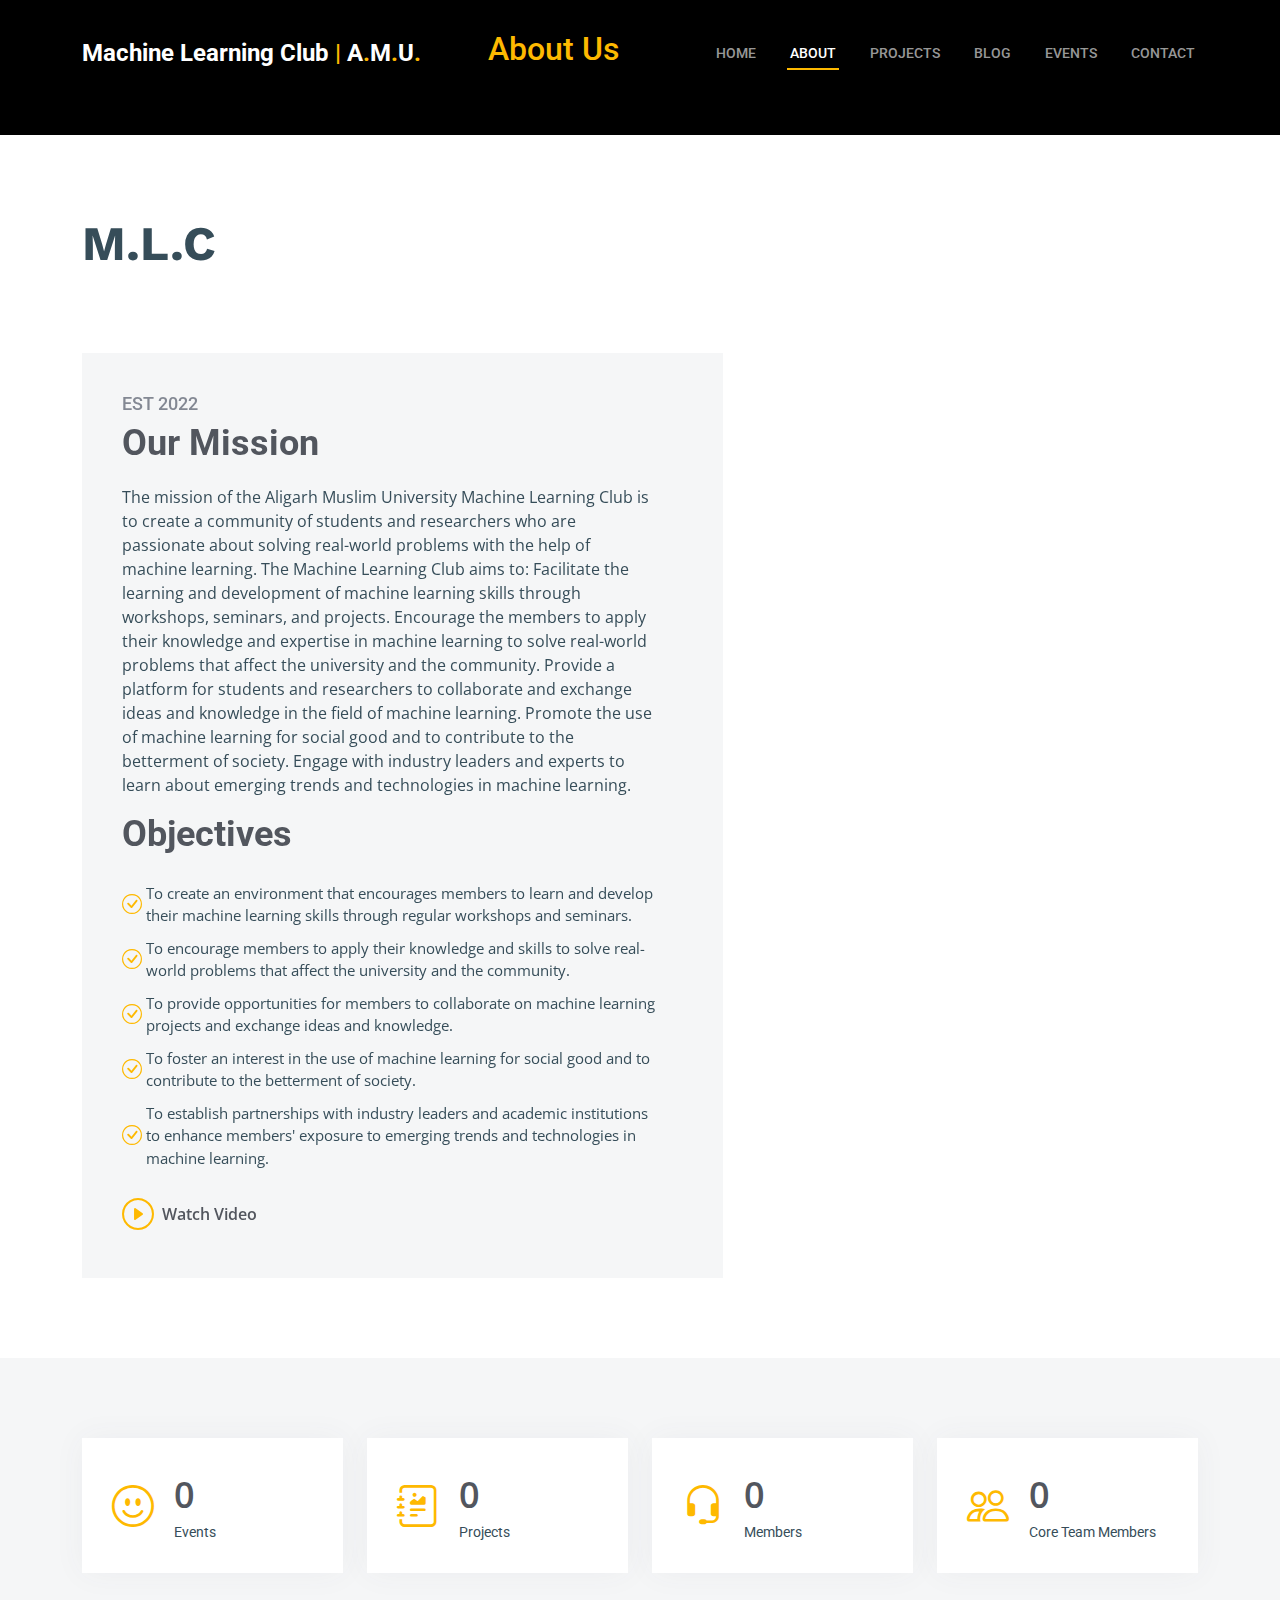
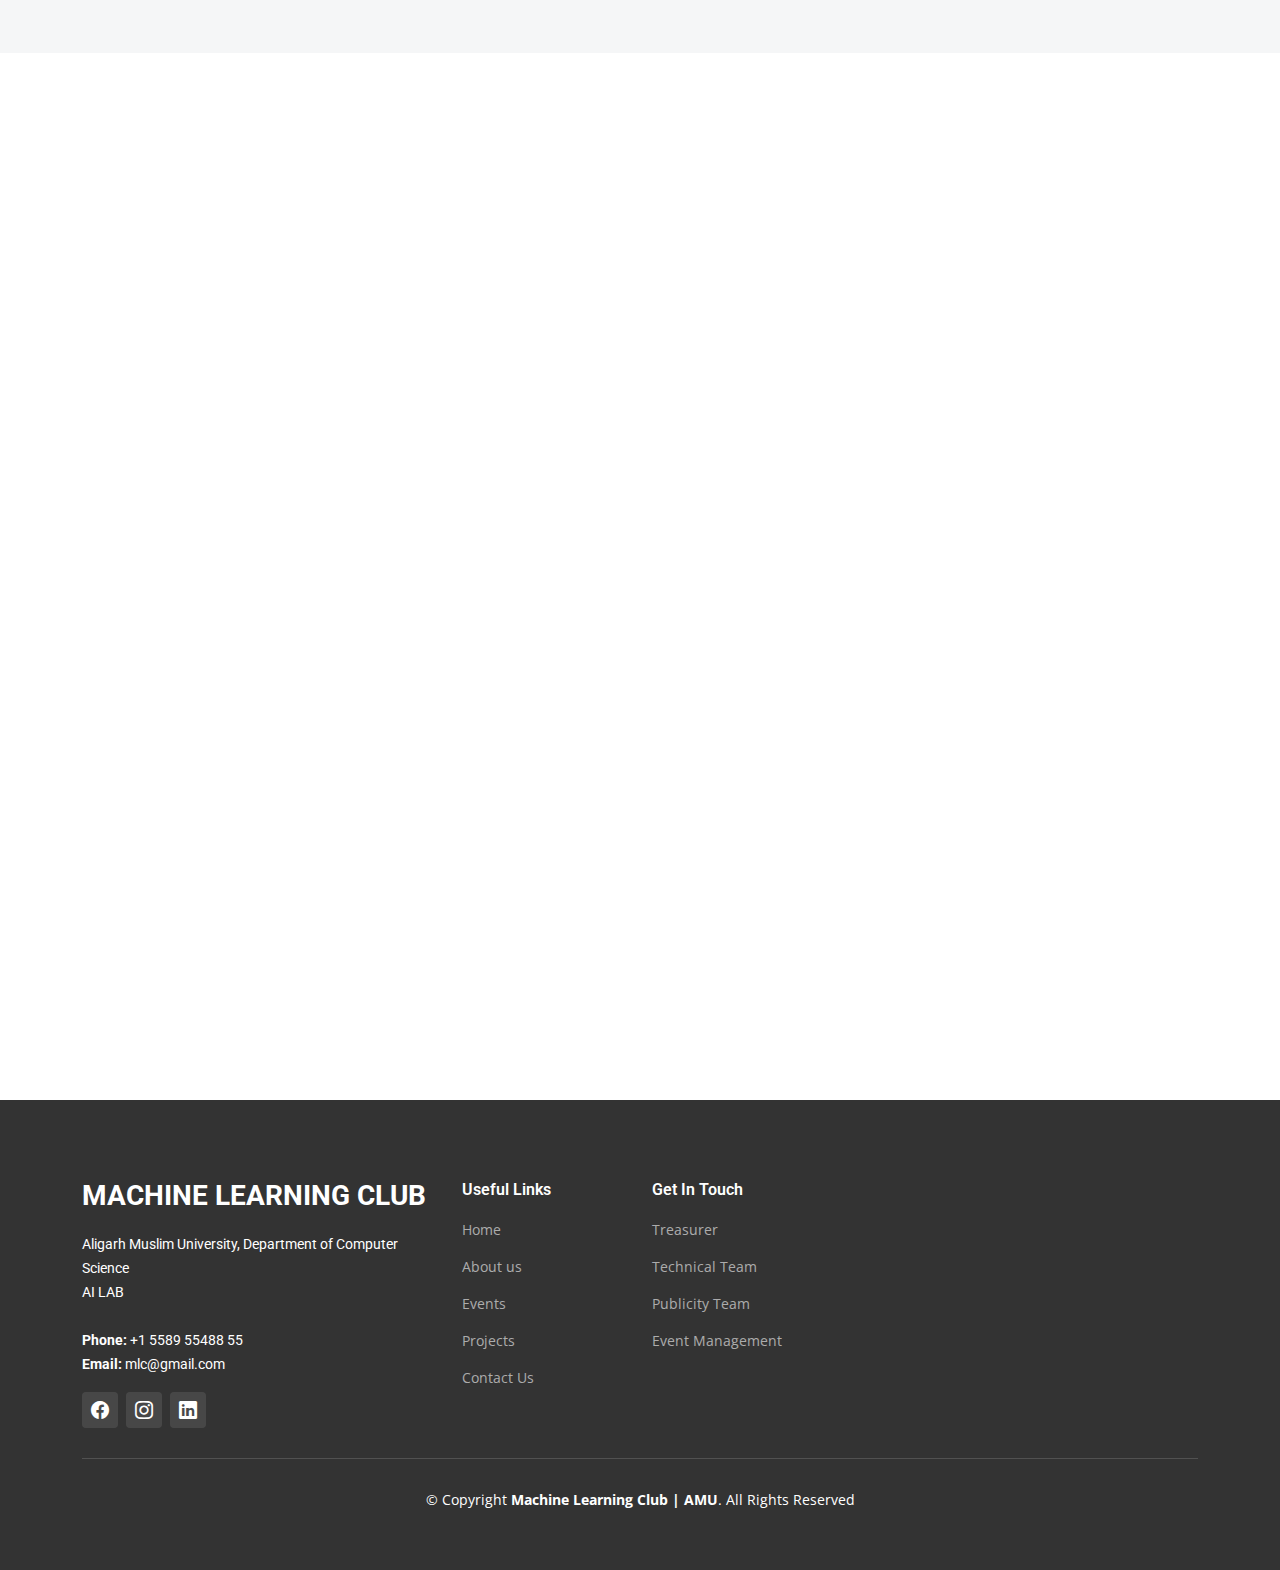
==== about.html @ bc03436f "Initial Commit" ====
<!DOCTYPE html>
<html lang="en">

<head>
  <meta charset="utf-8">
  <meta content="width=device-width, initial-scale=1.0" name="viewport">

  <title>About Us | MLC</title>
  <meta content="" name="description">
  <meta content="" name="keywords">

  <!-- Favicons -->
  <link href="assets/img/mlc-logo.jpeg" rel="icon">
  <link href="assets/img/apple-touch-icon.png" rel="apple-touch-icon">

  <!-- Google Fonts -->
  <link rel="preconnect" href="https://fonts.googleapis.com">
  <link rel="preconnect" href="https://fonts.gstatic.com" crossorigin>
  <link
    href="https://fonts.googleapis.com/css2?family=Open+Sans:ital,wght@0,300;0,400;0,500;0,600;0,700;1,300;1,400;1,600;1,700&family=Roboto:ital,wght@0,300;0,400;0,500;0,600;0,700;1,300;1,400;1,500;1,600;1,700&family=Work+Sans:ital,wght@0,300;0,400;0,500;0,600;0,700;1,300;1,400;1,500;1,600;1,700&display=swap"
    rel="stylesheet">

  <!-- Vendor CSS Files -->
  <link href="assets/vendor/bootstrap/css/bootstrap.min.css" rel="stylesheet">
  <link href="assets/vendor/bootstrap-icons/bootstrap-icons.css" rel="stylesheet">
  <link href="assets/vendor/fontawesome-free/css/all.min.css" rel="stylesheet">
  <link href="assets/vendor/aos/aos.css" rel="stylesheet">
  <link href="assets/vendor/glightbox/css/glightbox.min.css" rel="stylesheet">
  <link href="assets/vendor/swiper/swiper-bundle.min.css" rel="stylesheet">

  <!-- Template Main CSS File -->
  <link href="assets/css/main.css" rel="stylesheet">

  <!-- =======================================================
  * Template Name: UpConstruction - v1.3.0
  * Template URL: https://bootstrapmade.com/upconstruction-bootstrap-construction-website-template/
  * Author: BootstrapMade.com
  * License: https://bootstrapmade.com/license/
  ======================================================== -->
</head>

<body>

  <!-- ======= Header ======= -->
  <header id="header" class="header d-flex align-items-center">
    <div class="container-fluid container-xl d-flex align-items-center justify-content-between">

      <a href="index.html" class="logo d-flex align-items-center">
        <!-- Uncomment the line below if you also wish to use an image logo -->
        <!-- <img src="assets/img/logo.png" alt=""> -->
        <h1>Machine Learning Club <span>|</span> A<span>.</span>M<span>.</span>U<span>.</span></h1>
      </a>
      <h2 class="page-name">About Us</h2>
      <i class="mobile-nav-toggle mobile-nav-show bi bi-list"></i>
      <i class="mobile-nav-toggle mobile-nav-hide d-none bi bi-x"></i>
      <nav id="navbar" class="navbar">
        <ul>
          <li><a href="index.html">Home</a></li>
          <li><a href="about.html" class="active">About</a></li>
          <li><a href="projects.html">Projects</a></li>
          <li><a href="blog.html">Blog</a></li>
          <li><a href="Events.html">Events</a></li>
          <li><a href="contact.html">Contact</a></li>
        </ul>
      </nav><!-- .navbar -->

    </div>
  </header><!-- End Header -->

  <main id="main">

<!--    &lt;!&ndash; ======= Breadcrumbs ======= &ndash;&gt;-->
    <div class="breadcrumbs d-flex align-items-center">
      <div class="container position-relative d-flex flex-column align-items-center" data-aos="fade">
      </div>
    </div><!-- End Breadcrumbs -->

    <!-- ======= About Section ======= -->
    <section id="about" class="about">
      <div class="container" data-aos="fade-up">

        <div class="row position-relative">

<!--          <div class="col-lg-6 about-img" style="background-image: url(assets/img/);"></div>-->

          <div class="col-lg-7">
            <h2>M.L.C</h2>
            <div class="our-story">
              <h4>Est 2022</h4>
              <h3>Our Mission</h3>
              <p>The mission of the Aligarh Muslim University Machine Learning Club is to create a community of
students and researchers who are passionate about solving real-world problems with the help of
machine learning. The Machine Learning Club aims to:
Facilitate the learning and development of machine learning skills through workshops, seminars, and
projects.
Encourage the members to apply their knowledge and expertise in machine learning to solve real-world
problems that affect the university and the community.
Provide a platform for students and researchers to collaborate and exchange ideas and knowledge in
the field of machine learning.
Promote the use of machine learning for social good and to contribute to the betterment of society.
Engage with industry leaders and experts to learn about emerging trends and technologies in machine
learning.</p>





              <h3>Objectives</h3>
              <ul>
                <li><i class="bi bi-check-circle"></i> <span>To create an environment that encourages members to learn and develop their machine learning skills
through regular workshops and seminars.</span></li>
                <li><i class="bi bi-check-circle"></i> <span>To encourage members to apply their knowledge and skills to solve real-world problems that affect the
university and the community.</span></li>
                <li><i class="bi bi-check-circle"></i> <span>To provide opportunities for members to collaborate on machine learning projects and exchange ideas
and knowledge.</span></li>
                 <li><i class="bi bi-check-circle"></i> <span>To foster an interest in the use of machine learning for social good and to contribute to the betterment
of society.</span></li>
                 <li><i class="bi bi-check-circle"></i> <span>To establish partnerships with industry leaders and academic institutions to enhance members'
exposure to emerging trends and technologies in machine learning.</span></li>
              </ul>

              <div class="watch-video d-flex align-items-center position-relative">
                <i class="bi bi-play-circle"></i>
                <a href="https://www.youtube.com/watch?v=LXb3EKWsInQ" class="glightbox stretched-link">Watch Video</a>
              </div>
            </div>
          </div>

        </div>

      </div>
    </section>
    <!-- End About Section -->

    <!-- ======= Stats Counter Section ======= -->
    <section id="stats-counter" class="stats-counter section-bg">
      <div class="container">

        <div class="row gy-4">

          <div class="col-lg-3 col-md-6">
            <div class="stats-item d-flex align-items-center w-100 h-100">
              <i class="bi bi-emoji-smile color-blue flex-shrink-0"></i>
              <div>
                <span data-purecounter-start="0" data-purecounter-end="232" data-purecounter-duration="1"
                  class="purecounter"></span>
                <p>Events</p>
              </div>
            </div>
          </div><!-- End Stats Item -->

          <div class="col-lg-3 col-md-6">
            <div class="stats-item d-flex align-items-center w-100 h-100">
              <i class="bi bi-journal-richtext color-orange flex-shrink-0"></i>
              <div>
                <span data-purecounter-start="0" data-purecounter-end="521" data-purecounter-duration="1"
                  class="purecounter"></span>
                <p>Projects</p>
              </div>
            </div>
          </div><!-- End Stats Item -->

          <div class="col-lg-3 col-md-6">
            <div class="stats-item d-flex align-items-center w-100 h-100">
              <i class="bi bi-headset color-green flex-shrink-0"></i>
              <div>
                <span data-purecounter-start="0" data-purecounter-end="1463" data-purecounter-duration="1"
                  class="purecounter"></span>
                <p>Members</p>
              </div>
            </div>
          </div><!-- End Stats Item -->

          <div class="col-lg-3 col-md-6">
            <div class="stats-item d-flex align-items-center w-100 h-100">
              <i class="bi bi-people color-pink flex-shrink-0"></i>
              <div>
                <span data-purecounter-start="0" data-purecounter-end="15" data-purecounter-duration="1"
                  class="purecounter"></span>
                <p>Core Team Members</p>
              </div>
            </div>
          </div><!-- End Stats Item -->

        </div>

      </div>
    </section><!-- End Stats Counter Section -->

    <!-- ======= Our Team Section ======= -->
    <section id="team" class="team">
      <div class="container" data-aos="fade-up">

        <div class="section-header">
          <h2>Our Team</h2>
          <p>Say hi to the core team of M.L.C</p>
        </div>

        <div class="row gy-5">

          <div class="col-lg-4 col-md-6 member" data-aos="fade-up" data-aos-delay="100">
            <div class="member-img">
              <img src="assets/img/team/Coming-Soon.jpg" class="img-fluid" alt="">
              <div class="social">
                <a href="#"><i class="bi bi-twitter"></i></a>
                <a href="#"><i class="bi bi-facebook"></i></a>
                <a href="#"><i class="bi bi-instagram"></i></a>
                <a href="#"><i class="bi bi-linkedin"></i></a>
              </div>
            </div>
            <div class="member-info text-center">
              <h4>Blank</h4>
              <span>blank</span>
              <p>Aliquam iure quaerat voluptatem praesentium possimus unde laudantium vel dolorum distinctio dire flow
              </p>
            </div>
          </div><!-- End Team Member -->

          <div class="col-lg-4 col-md-6 member" data-aos="fade-up" data-aos-delay="200">
            <div class="member-img">
              <img src="assets/img/team/Coming-Soon.jpg" class="img-fluid" alt="">
              <div class="social">
                <a href="#"><i class="bi bi-twitter"></i></a>
                <a href="#"><i class="bi bi-facebook"></i></a>
                <a href="#"><i class="bi bi-instagram"></i></a>
                <a href="#"><i class="bi bi-linkedin"></i></a>
              </div>
            </div>
            <div class="member-info text-center">
              <h4>blank</h4>
              <span>blank</span>
              <p>Labore ipsam sit consequatur exercitationem rerum laboriosam laudantium aut quod dolores exercitationem
                ut</p>
            </div>
          </div><!-- End Team Member -->

          <div class="col-lg-4 col-md-6 member" data-aos="fade-up" data-aos-delay="300">
            <div class="member-img">
              <img src="assets/img/team/Coming-Soon.jpg" class="img-fluid" alt="">
              <div class="social">
                <a href="#"><i class="bi bi-twitter"></i></a>
                <a href="#"><i class="bi bi-facebook"></i></a>
                <a href="#"><i class="bi bi-instagram"></i></a>
                <a href="#"><i class="bi bi-linkedin"></i></a>
              </div>
            </div>
            <div class="member-info text-center">
              <h4>blank</h4>
              <span>blank</span>
              <p>Illum minima ea autem doloremque ipsum quidem quas aspernatur modi ut praesentium vel tque sed facilis
                at qui</p>
            </div>
          </div><!-- End Team Member -->

          <div class="col-lg-4 col-md-6 member" data-aos="fade-up" data-aos-delay="400">
            <div class="member-img">
              <img src="assets/img/team/Coming-Soon.jpg" class="img-fluid" alt="">
              <div class="social">
                <a href="#"><i class="bi bi-twitter"></i></a>
                <a href="#"><i class="bi bi-facebook"></i></a>
                <a href="#"><i class="bi bi-instagram"></i></a>
                <a href="#"><i class="bi bi-linkedin"></i></a>
              </div>
            </div>
            <div class="member-info text-center">
              <h4>blank</h4>
              <span>blank</span>
              <p>Magni voluptatem accusamus assumenda cum nisi aut qui dolorem voluptate sed et veniam quasi quam
                consectetur</p>
            </div>
          </div><!-- End Team Member -->

          <div class="col-lg-4 col-md-6 member" data-aos="fade-up" data-aos-delay="500">
            <div class="member-img">
              <img src="assets/img/team/Coming-Soon.jpg" class="img-fluid" alt="">
              <div class="social">
                <a href="#"><i class="bi bi-twitter"></i></a>
                <a href="#"><i class="bi bi-facebook"></i></a>
                <a href="#"><i class="bi bi-instagram"></i></a>
                <a href="#"><i class="bi bi-linkedin"></i></a>
              </div>
            </div>
            <div class="member-info text-center">
              <h4>blank</h4>
              <span>blank</span>
              <p>Qui consequuntur quos accusamus magnam quo est molestiae eius laboriosam sunt doloribus quia impedit
                laborum velit</p>
            </div>
          </div><!-- End Team Member -->

          <div class="col-lg-4 col-md-6 member" data-aos="fade-up" data-aos-delay="600">
            <div class="member-img">
              <img src="assets/img/team/Coming-Soon.jpg" class="img-fluid" alt="">
              <div class="social">
                <a href="#"><i class="bi bi-twitter"></i></a>
                <a href="#"><i class="bi bi-facebook"></i></a>
                <a href="#"><i class="bi bi-instagram"></i></a>
                <a href="#"><i class="bi bi-linkedin"></i></a>
              </div>
            </div>
            <div class="member-info text-center">
              <h4>blank</h4>
              <span>blank</span>
              <p>Sint sint eveniet explicabo amet consequatur nesciunt error enim rerum earum et omnis fugit eligendi
                cupiditate vel</p>
            </div>
          </div><!-- End Team Member -->

        </div>

      </div>
    </section><!-- End Our Team Section -->

  </main><!-- End #main -->

  <!-- ======= Footer ======= -->
  <footer id="footer" class="footer">

    <div class="footer-content position-relative">
      <div class="container">
        <div class="row">

          <div class="col-lg-4 col-md-6">
            <div class="footer-info">
              <h3>Machine Learning Club</h3>
              <p>
                Aligarh Muslim University, Department of Computer Science <br>
                AI LAB<br><br>
                <strong>Phone:</strong> +1 5589 55488 55<br>
                <strong>Email:</strong> mlc@gmail.com<br>
              </p>
              <div class="social-links d-flex mt-3">
                <a href="https://www.facebook.com/amumlclub" class="d-flex align-items-center justify-content-center"><i class="bi bi-facebook"></i></a>
                <a href="https://www.instagram.com/amumlclub/" class="d-flex align-items-center justify-content-center"><i class="bi bi-instagram"></i></a>
                <a href="https://www.linkedin.com/company/amumlclub/mycompany/" class="d-flex align-items-center justify-content-center"><i class="bi bi-linkedin"></i></a>
              </div>
            </div>
          </div><!-- End footer info column-->

          <div class="col-lg-2 col-md-3 footer-links">
            <h4>Useful Links</h4>
            <ul>
              <li><a href="index.html">Home</a></li>
              <li><a href="about.html">About us</a></li>
              <li><a href="Events.html">Events</a></li>
              <li><a href="projects.html">Projects</a></li>
              <li><a href="contact.html">Contact Us</a></li>
            </ul>
          </div><!-- End footer links column-->

          <div class="col-lg-2 col-md-3 footer-links">
            <h4>Get In Touch</h4>
            <ul>
              <li><a href="#example/email">Treasurer</a></li>
              <li><a href="#example/email">Technical Team</a></li>
              <li><a href="#example/email">Publicity Team</a></li>
              <li><a href="#example/email">Event Management</a></li>
            </ul>
          </div><!-- End footer links column-->

        </div>
      </div>
    </div>

    <div class="footer-legal text-center position-relative">
      <div class="container">
        <div class="copyright">
          &copy; Copyright <strong><span>Machine Learning Club | AMU</span></strong>. All Rights Reserved
        </div>
      </div>
    </div>

  </footer>
  <!-- End Footer -->

  <a href="#" class="scroll-top d-flex align-items-center justify-content-center"><i
      class="bi bi-arrow-up-short"></i></a>

  <div id="preloader"></div>

  <!-- Vendor JS Files -->
  <script src="assets/vendor/bootstrap/js/bootstrap.bundle.min.js"></script>
  <script src="assets/vendor/aos/aos.js"></script>
  <script src="assets/vendor/glightbox/js/glightbox.min.js"></script>
  <script src="assets/vendor/isotope-layout/isotope.pkgd.min.js"></script>
  <script src="assets/vendor/swiper/swiper-bundle.min.js"></script>
  <script src="assets/vendor/purecounter/purecounter_vanilla.js"></script>
  <script src="assets/vendor/php-email-form/validate.js"></script>

  <!-- Template Main JS File -->
  <script src="assets/js/main.js"></script>

</body>
</html>
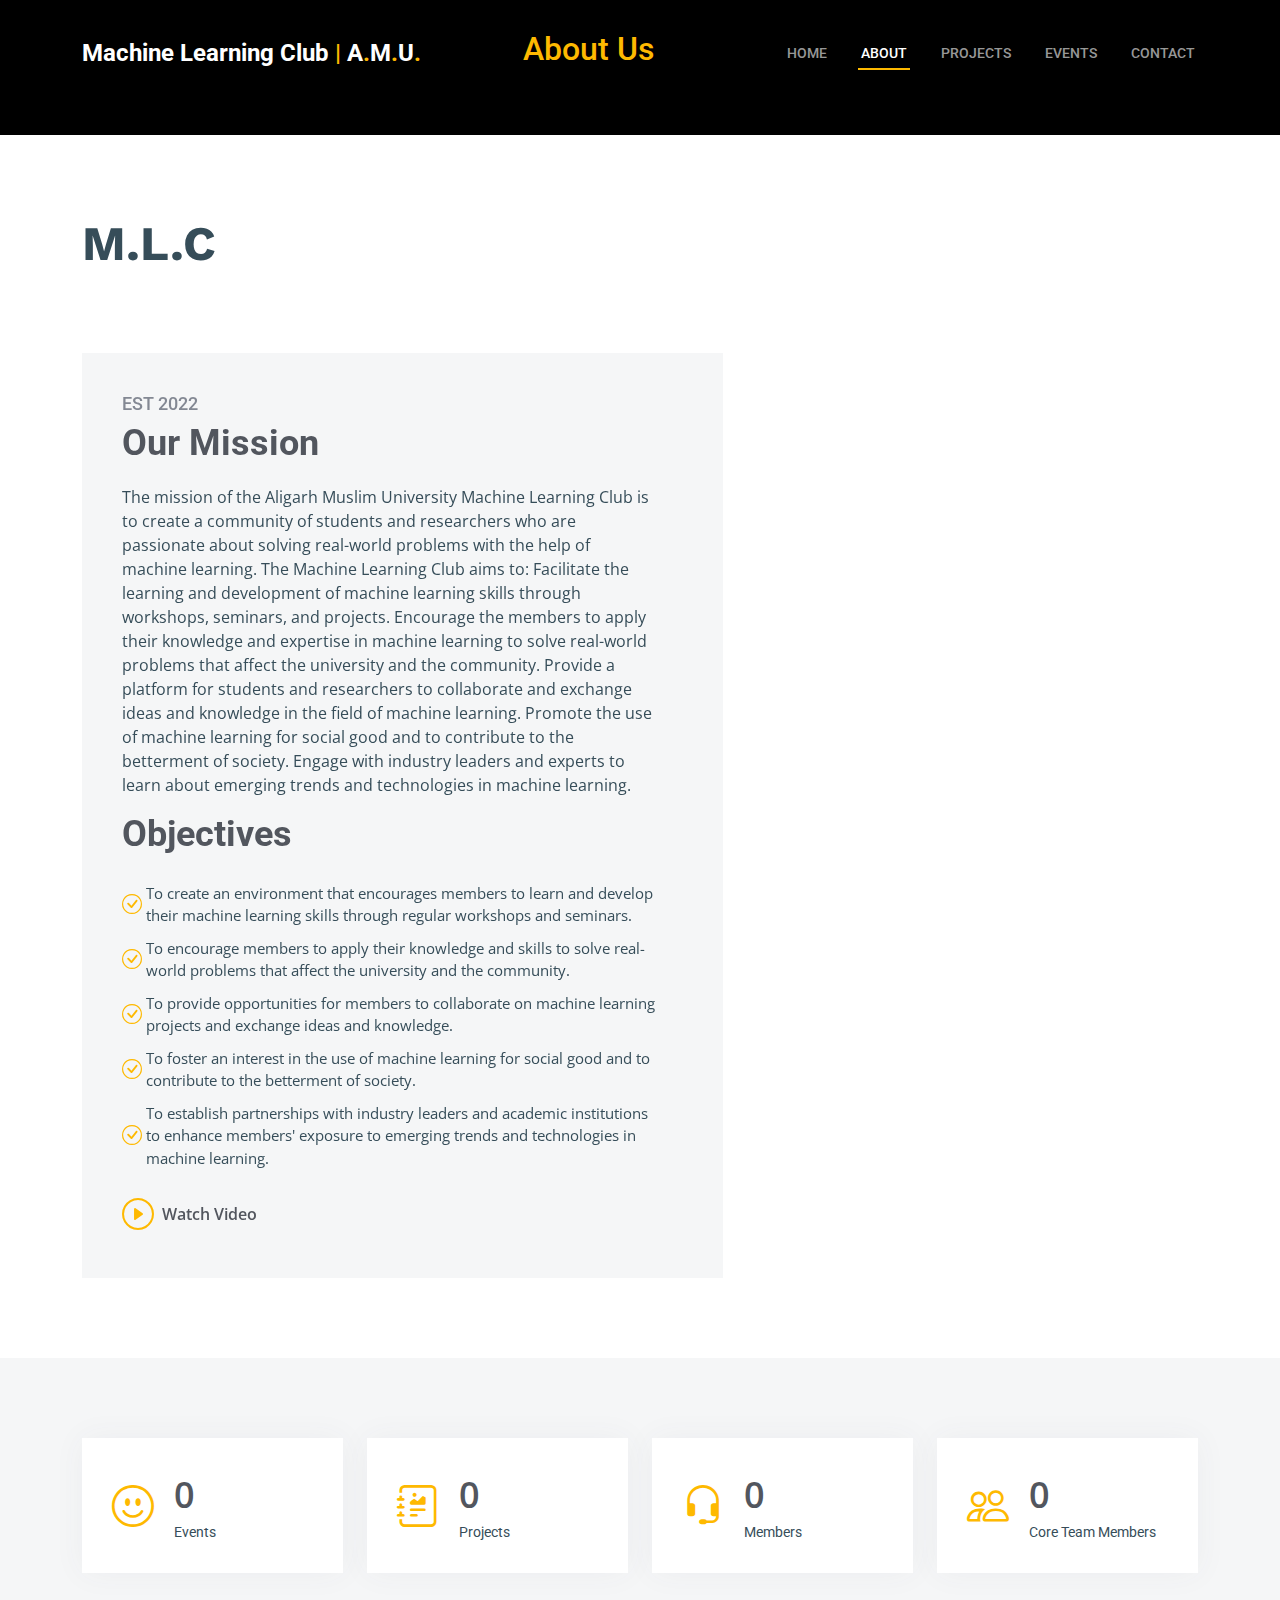
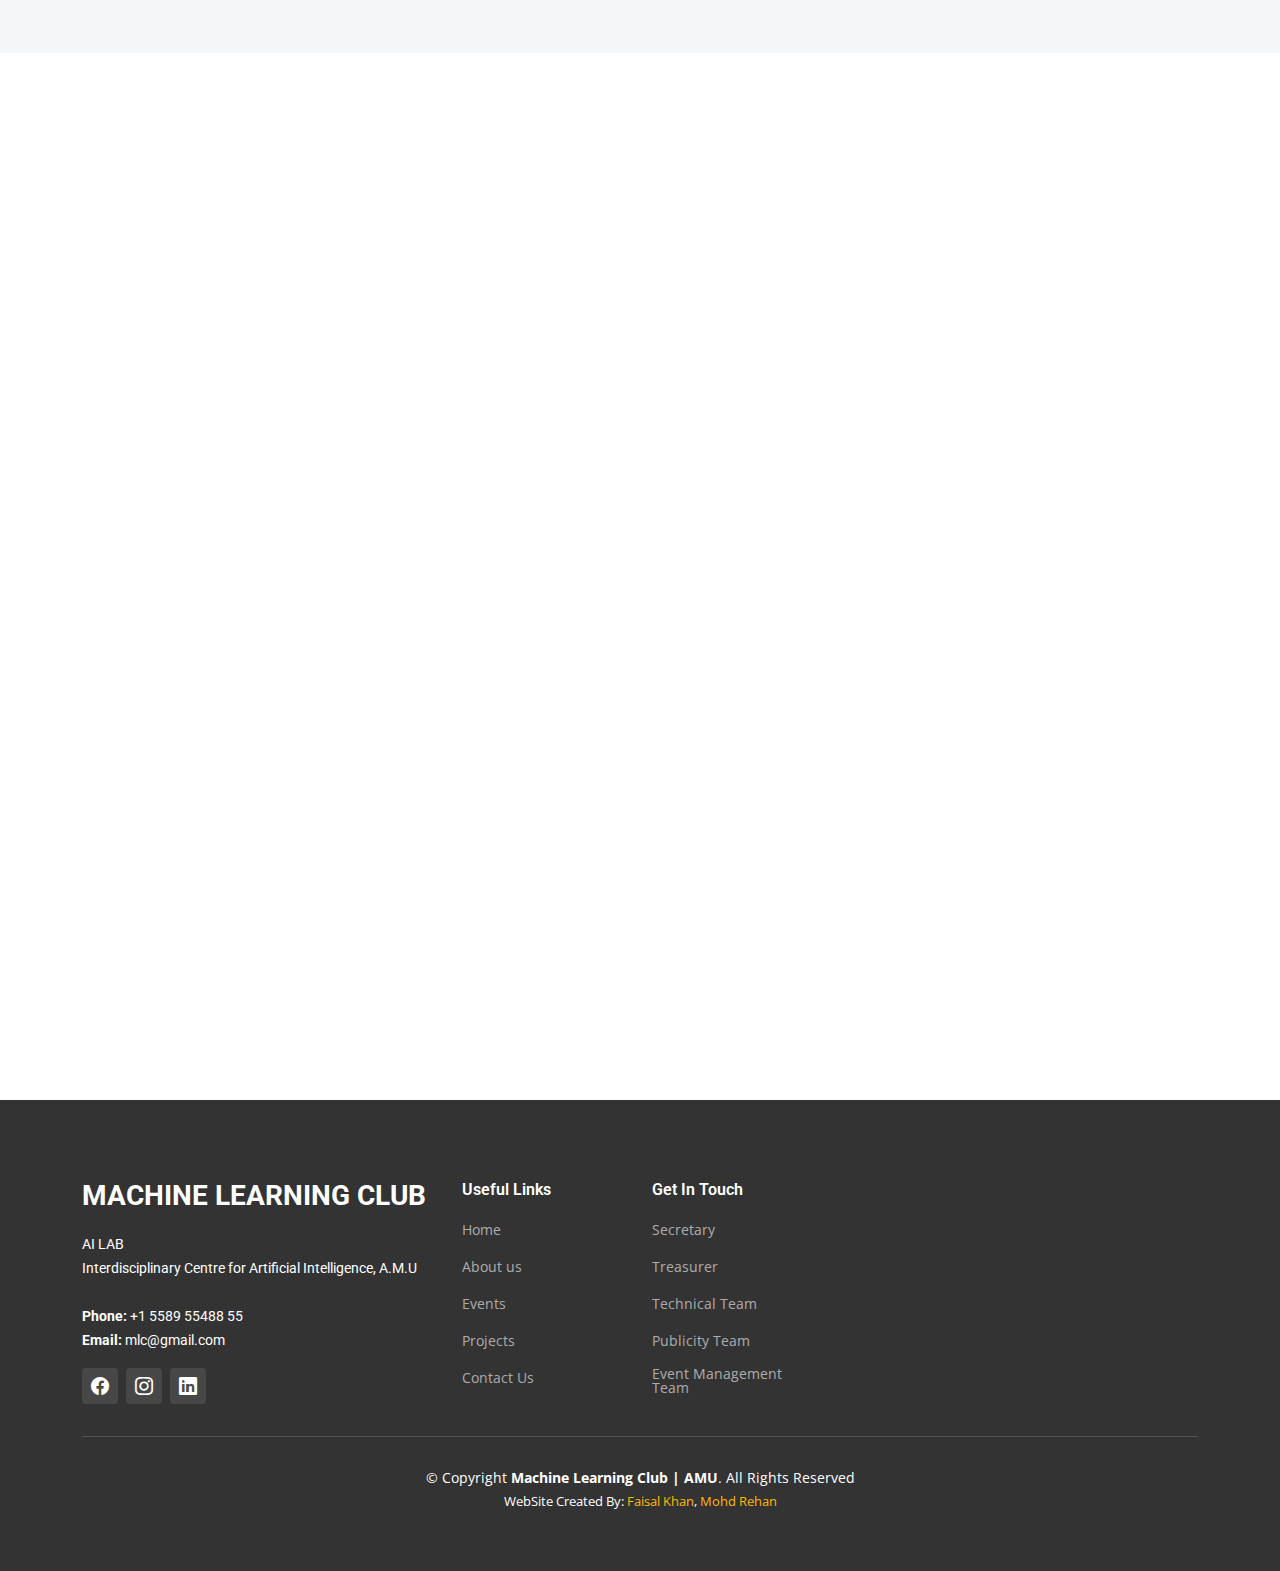
==== commit a4bf1e3d: "other fixes" ====
--- a/about.html
+++ b/about.html
@@ -58,7 +58,7 @@
           <li><a href="index.html">Home</a></li>
           <li><a href="about.html" class="active">About</a></li>
           <li><a href="projects.html">Projects</a></li>
-          <li><a href="blog.html">Blog</a></li>
+<!--          <li><a href="blog.html">Blog</a></li>-->
           <li><a href="Events.html">Events</a></li>
           <li><a href="contact.html">Contact</a></li>
         </ul>
@@ -324,8 +324,8 @@
             <div class="footer-info">
               <h3>Machine Learning Club</h3>
               <p>
-                Aligarh Muslim University, Department of Computer Science <br>
-                AI LAB<br><br>
+                AI LAB<br>
+                Interdisciplinary Centre for Artificial Intelligence, A.M.U<br><br>
                 <strong>Phone:</strong> +1 5589 55488 55<br>
                 <strong>Email:</strong> mlc@gmail.com<br>
               </p>
@@ -351,10 +351,11 @@
           <div class="col-lg-2 col-md-3 footer-links">
             <h4>Get In Touch</h4>
             <ul>
+              <li><a href="#example/email">Secretary</a></li>
               <li><a href="#example/email">Treasurer</a></li>
               <li><a href="#example/email">Technical Team</a></li>
               <li><a href="#example/email">Publicity Team</a></li>
-              <li><a href="#example/email">Event Management</a></li>
+              <li><a href="#example/email">Event Management Team</a></li>
             </ul>
           </div><!-- End footer links column-->
 
@@ -366,6 +367,11 @@
       <div class="container">
         <div class="copyright">
           &copy; Copyright <strong><span>Machine Learning Club | AMU</span></strong>. All Rights Reserved
+        </div>
+        <div class="credits">
+          WebSite Created By:
+          <a href="https://github.com/FaisalKhan19">Faisal Khan</a>,
+          <a href="https://github.com/Reyan-786">Mohd Rehan</a>
         </div>
       </div>
     </div>
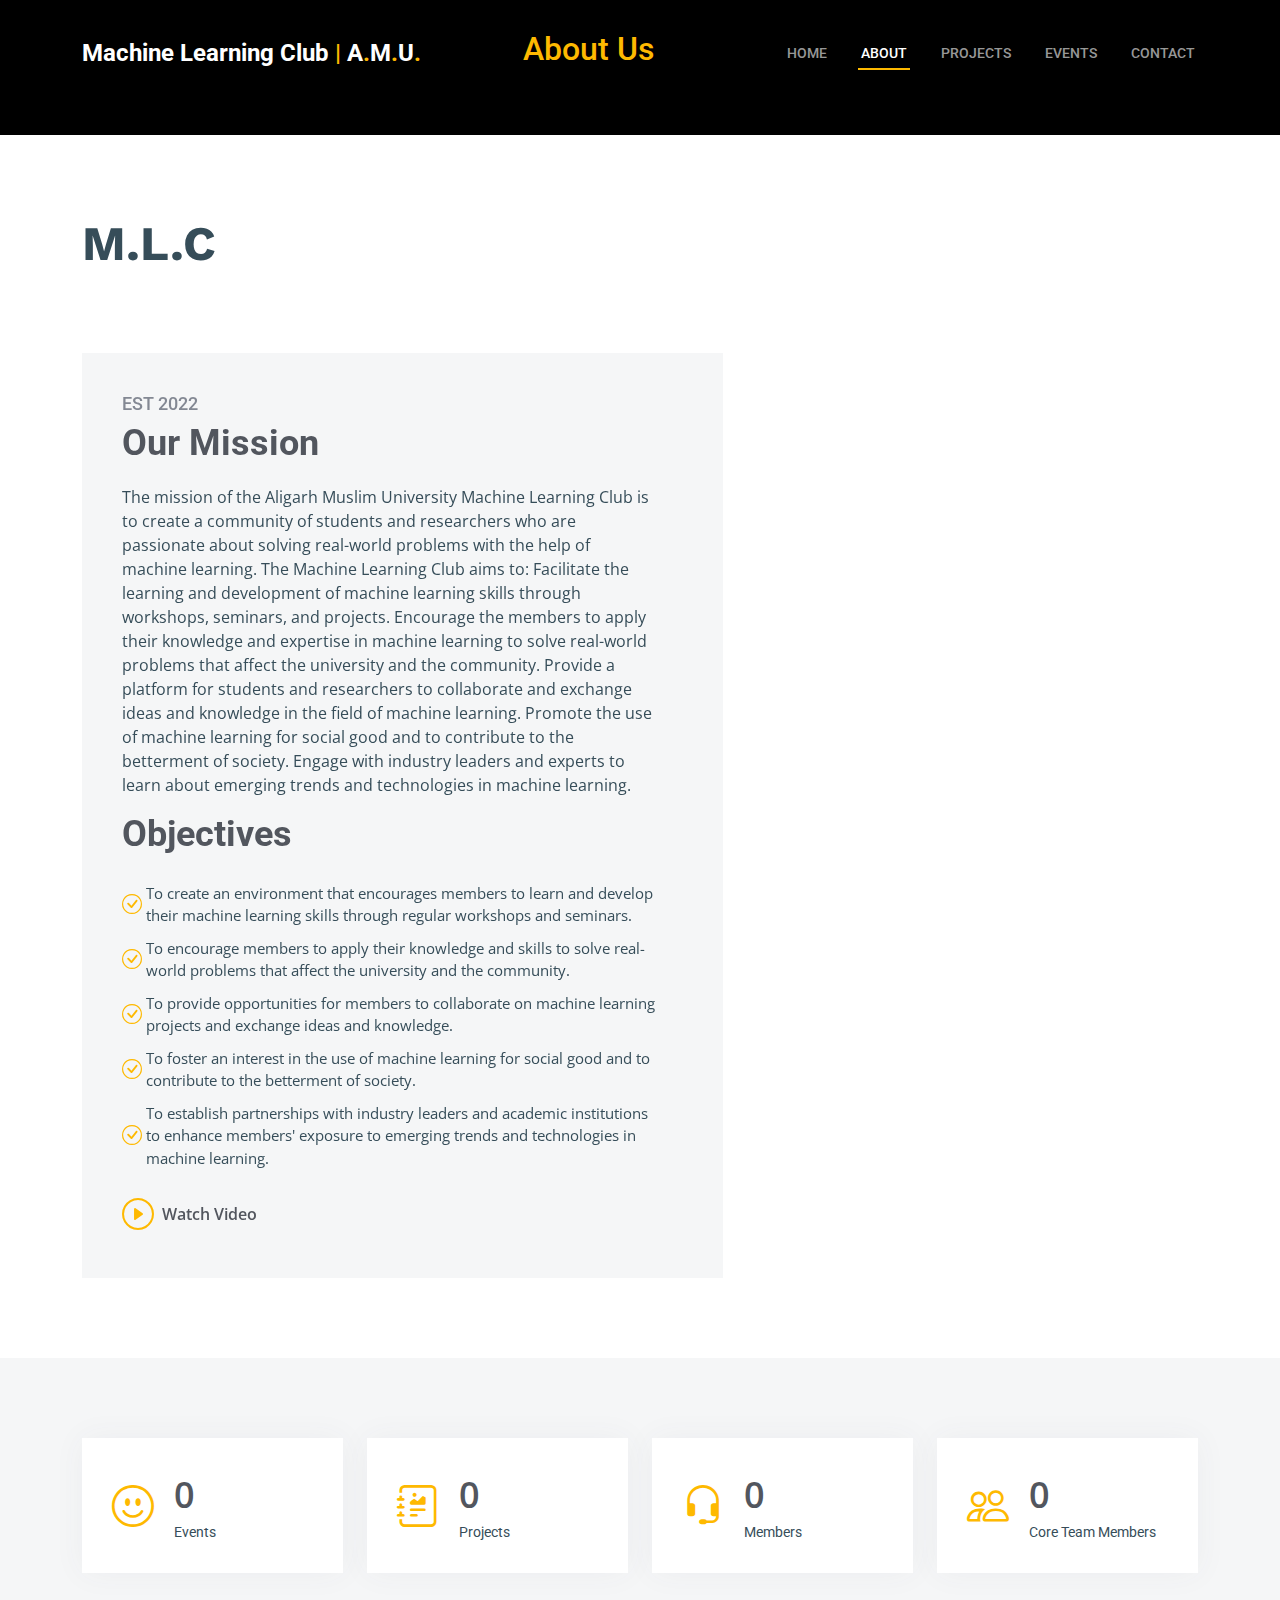
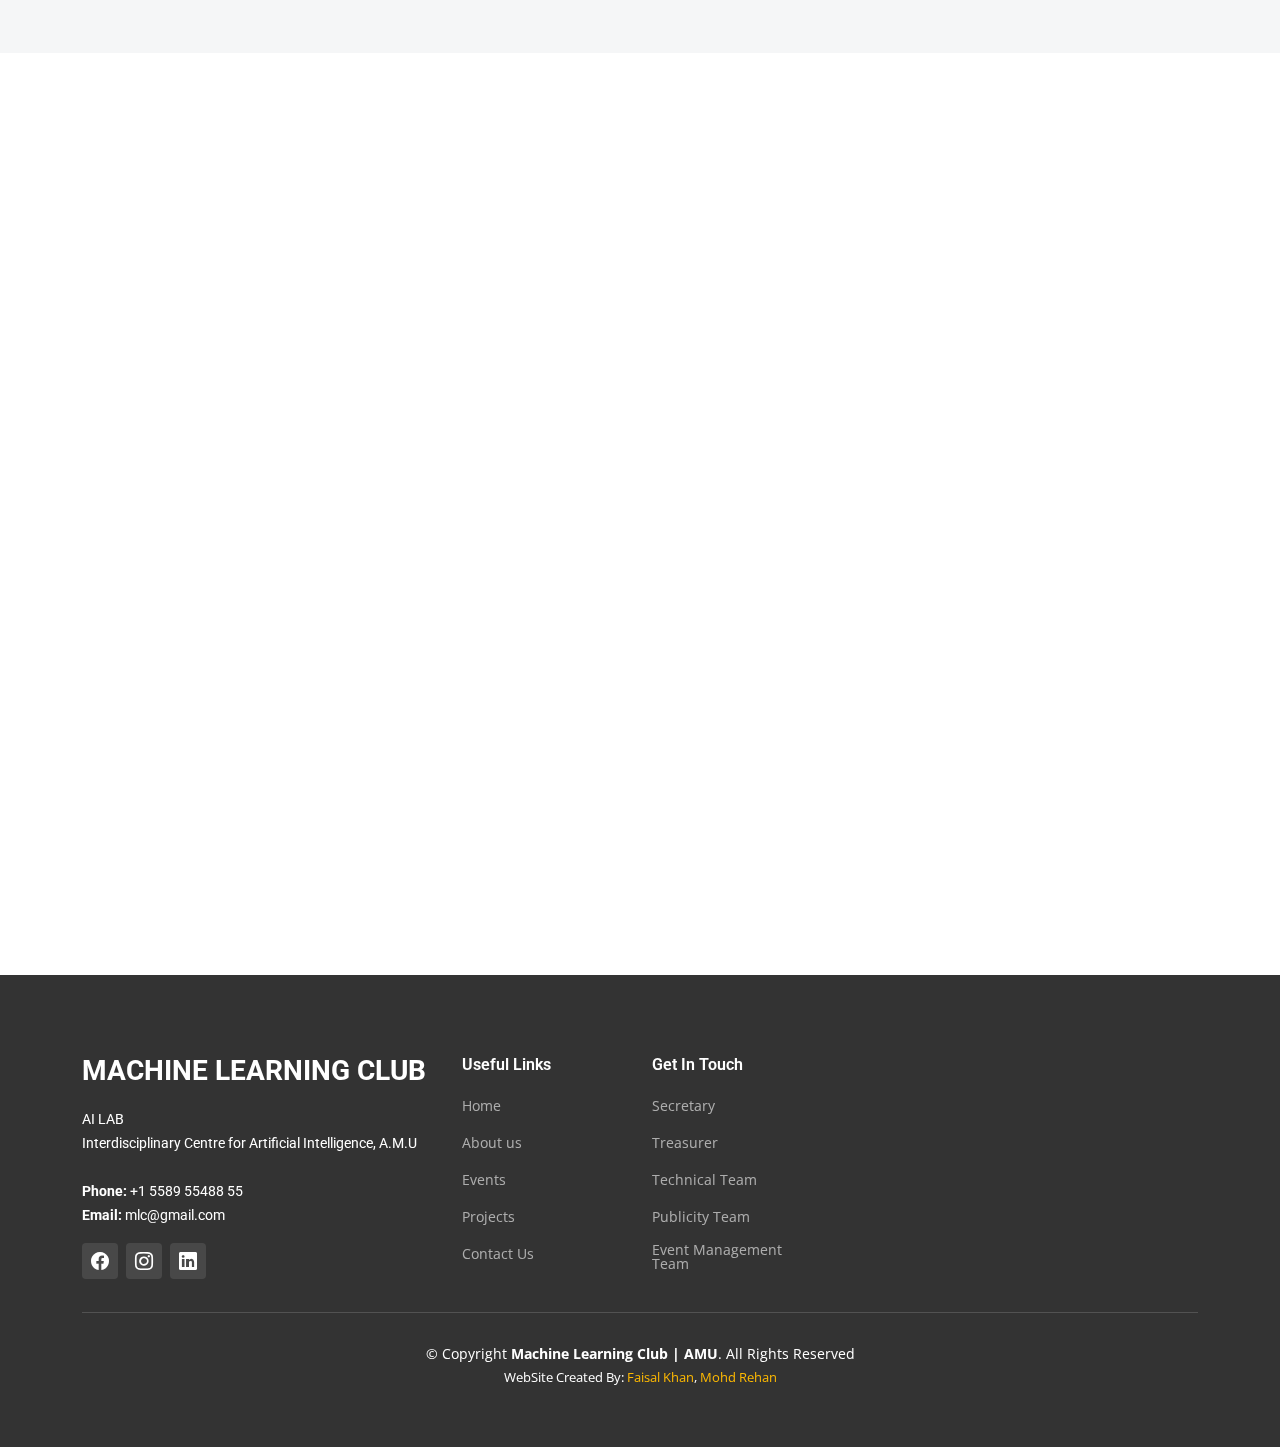
==== commit 9d2490e1: "about changes" ====
--- a/about.html
+++ b/about.html
@@ -11,7 +11,7 @@
 
   <!-- Favicons -->
   <link href="assets/img/mlc-logo.jpeg" rel="icon">
-  <link href="assets/img/apple-touch-icon.png" rel="apple-touch-icon">
+  <link href="assets/img/apple-touch-icon.png" rel="apple-touch-icon"> 
 
   <!-- Google Fonts -->
   <link rel="preconnect" href="https://fonts.googleapis.com">
@@ -193,28 +193,26 @@
 
         <div class="section-header">
           <h2>Our Team</h2>
-          <p>Say hi to the core team of M.L.C</p>
+          <p>Say hi to the team !</p>
         </div>
 
         <div class="row gy-5">
 
           <div class="col-lg-4 col-md-6 member" data-aos="fade-up" data-aos-delay="100">
             <div class="member-img">
-              <img src="assets/img/team/Coming-Soon.jpg" class="img-fluid" alt="">
+              <img src="assets/img/team/Shahzeb.png" class="img-fluid" alt="">
               <div class="social">
                 <a href="#"><i class="bi bi-twitter"></i></a>
                 <a href="#"><i class="bi bi-facebook"></i></a>
                 <a href="#"><i class="bi bi-instagram"></i></a>
-                <a href="#"><i class="bi bi-linkedin"></i></a>
+                <a href="https://www.linkedin.com/in/nawab-shahzeb-uddin-4a2277193/"><i class="bi bi-linkedin"></i></a>
               </div>
             </div>
             <div class="member-info text-center">
-              <h4>Blank</h4>
-              <span>blank</span>
-              <p>Aliquam iure quaerat voluptatem praesentium possimus unde laudantium vel dolorum distinctio dire flow
-              </p>
-            </div>
-          </div><!-- End Team Member -->
+              <h4>Nawab Shahzeb Uddin</h4>
+              <span>Seceratary</span>
+            </div>
+          </div>
 
           <div class="col-lg-4 col-md-6 member" data-aos="fade-up" data-aos-delay="200">
             <div class="member-img">
@@ -227,10 +225,8 @@
               </div>
             </div>
             <div class="member-info text-center">
-              <h4>blank</h4>
-              <span>blank</span>
-              <p>Labore ipsam sit consequatur exercitationem rerum laboriosam laudantium aut quod dolores exercitationem
-                ut</p>
+              <h4>TBD</h4>
+              <span>Treasurer</span>
             </div>
           </div><!-- End Team Member -->
 
@@ -245,71 +241,30 @@
               </div>
             </div>
             <div class="member-info text-center">
-              <h4>blank</h4>
-              <span>blank</span>
-              <p>Illum minima ea autem doloremque ipsum quidem quas aspernatur modi ut praesentium vel tque sed facilis
-                at qui</p>
-            </div>
-          </div><!-- End Team Member -->
-
-          <div class="col-lg-4 col-md-6 member" data-aos="fade-up" data-aos-delay="400">
-            <div class="member-img">
-              <img src="assets/img/team/Coming-Soon.jpg" class="img-fluid" alt="">
+              <h4>Waqar Ul Hasan</h4>
+              <span>Technical Head</span>
+            </div>
+          </div>
+
+          <div id = 'last' class="col-lg-4 col-md-6 member" data-aos="fade-up" data-aos-delay="400" >
+            <div id = 'last-member' class="member-img">
+              <img src="assets/img/team/Mohd Rehan.jpg" class="img-fluid" alt="">
               <div class="social">
                 <a href="#"><i class="bi bi-twitter"></i></a>
                 <a href="#"><i class="bi bi-facebook"></i></a>
                 <a href="#"><i class="bi bi-instagram"></i></a>
-                <a href="#"><i class="bi bi-linkedin"></i></a>
+                <a href="https://www.linkedin.com/in/mohd-rehan-3744b6194/"><i class="bi bi-linkedin"></i></a>
               </div>
             </div>
             <div class="member-info text-center">
-              <h4>blank</h4>
-              <span>blank</span>
-              <p>Magni voluptatem accusamus assumenda cum nisi aut qui dolorem voluptate sed et veniam quasi quam
-                consectetur</p>
-            </div>
-          </div><!-- End Team Member -->
-
-          <div class="col-lg-4 col-md-6 member" data-aos="fade-up" data-aos-delay="500">
-            <div class="member-img">
-              <img src="assets/img/team/Coming-Soon.jpg" class="img-fluid" alt="">
-              <div class="social">
-                <a href="#"><i class="bi bi-twitter"></i></a>
-                <a href="#"><i class="bi bi-facebook"></i></a>
-                <a href="#"><i class="bi bi-instagram"></i></a>
-                <a href="#"><i class="bi bi-linkedin"></i></a>
-              </div>
-            </div>
-            <div class="member-info text-center">
-              <h4>blank</h4>
-              <span>blank</span>
-              <p>Qui consequuntur quos accusamus magnam quo est molestiae eius laboriosam sunt doloribus quia impedit
-                laborum velit</p>
-            </div>
-          </div><!-- End Team Member -->
-
-          <div class="col-lg-4 col-md-6 member" data-aos="fade-up" data-aos-delay="600">
-            <div class="member-img">
-              <img src="assets/img/team/Coming-Soon.jpg" class="img-fluid" alt="">
-              <div class="social">
-                <a href="#"><i class="bi bi-twitter"></i></a>
-                <a href="#"><i class="bi bi-facebook"></i></a>
-                <a href="#"><i class="bi bi-instagram"></i></a>
-                <a href="#"><i class="bi bi-linkedin"></i></a>
-              </div>
-            </div>
-            <div class="member-info text-center">
-              <h4>blank</h4>
-              <span>blank</span>
-              <p>Sint sint eveniet explicabo amet consequatur nesciunt error enim rerum earum et omnis fugit eligendi
-                cupiditate vel</p>
-            </div>
-          </div><!-- End Team Member -->
-
-        </div>
-
-      </div>
-    </section><!-- End Our Team Section -->
+              <h4>Mohd Rehan</h4>
+              <span>Event Management Head</span>
+            </div>
+          </div>
+        </div>
+
+      </div>
+    </section>
 
   </main><!-- End #main -->
 
--- a/assets/css/main.css
+++ b/assets/css/main.css
@@ -1,15 +1,3 @@
-/**
-* Template Name: UpConstruction - v1.3.0
-* Template URL: https://bootstrapmade.com/upconstruction-bootstrap-construction-website-template/
-* Author: BootstrapMade.com
-* License: https://bootstrapmade.com/license/
-*/
-
-/*--------------------------------------------------------------
-# Set main reusable colors and fonts using CSS variables
-# Learn more about CSS variables at https://developer.mozilla.org/en-US/docs/Web/CSS/Using_CSS_custom_properties
---------------------------------------------------------------*/
-/* Fonts */
 :root {
   --font-default: "Open Sans", system-ui, -apple-system, "Segoe UI", Roboto, "Helvetica Neue", Arial, "Noto Sans", "Liberation Sans", sans-serif, "Apple Color Emoji", "Segoe UI Emoji", "Segoe UI Symbol", "Noto Color Emoji";
   --font-primary: "Roboto", sans-serif;
@@ -168,9 +156,7 @@
   content: "/";
 }
 
-/*--------------------------------------------------------------
-# Scroll top button
---------------------------------------------------------------*/
+
 .scroll-top {
   position: fixed;
   visibility: hidden;
@@ -201,9 +187,6 @@
   opacity: 1;
 }
 
-/*--------------------------------------------------------------
-# Preloader
---------------------------------------------------------------*/
 #preloader {
   position: fixed;
   inset: 0;
@@ -226,6 +209,7 @@
   -webkit-animation: animate-preloader 1.5s linear infinite;
   animation: animate-preloader 1.5s linear infinite;
 }
+
 
 @-webkit-keyframes animate-preloader {
   0% {
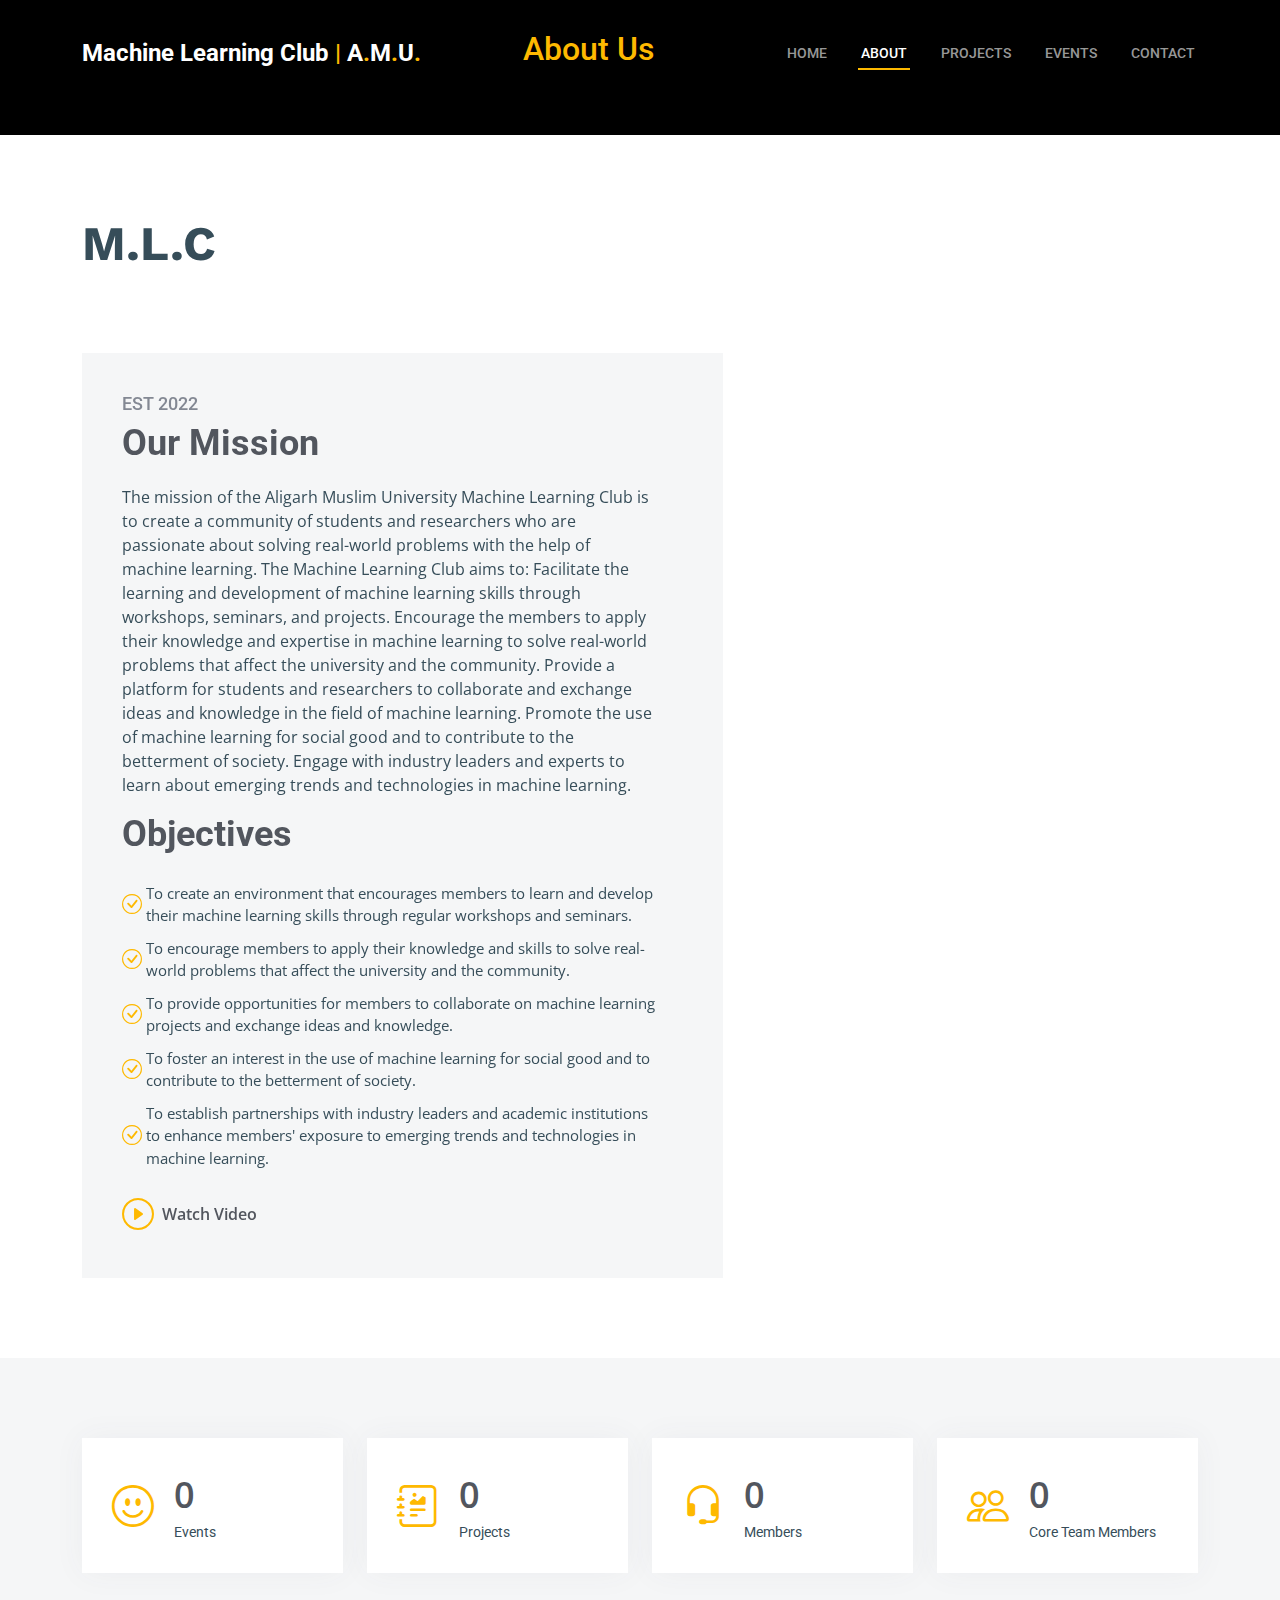
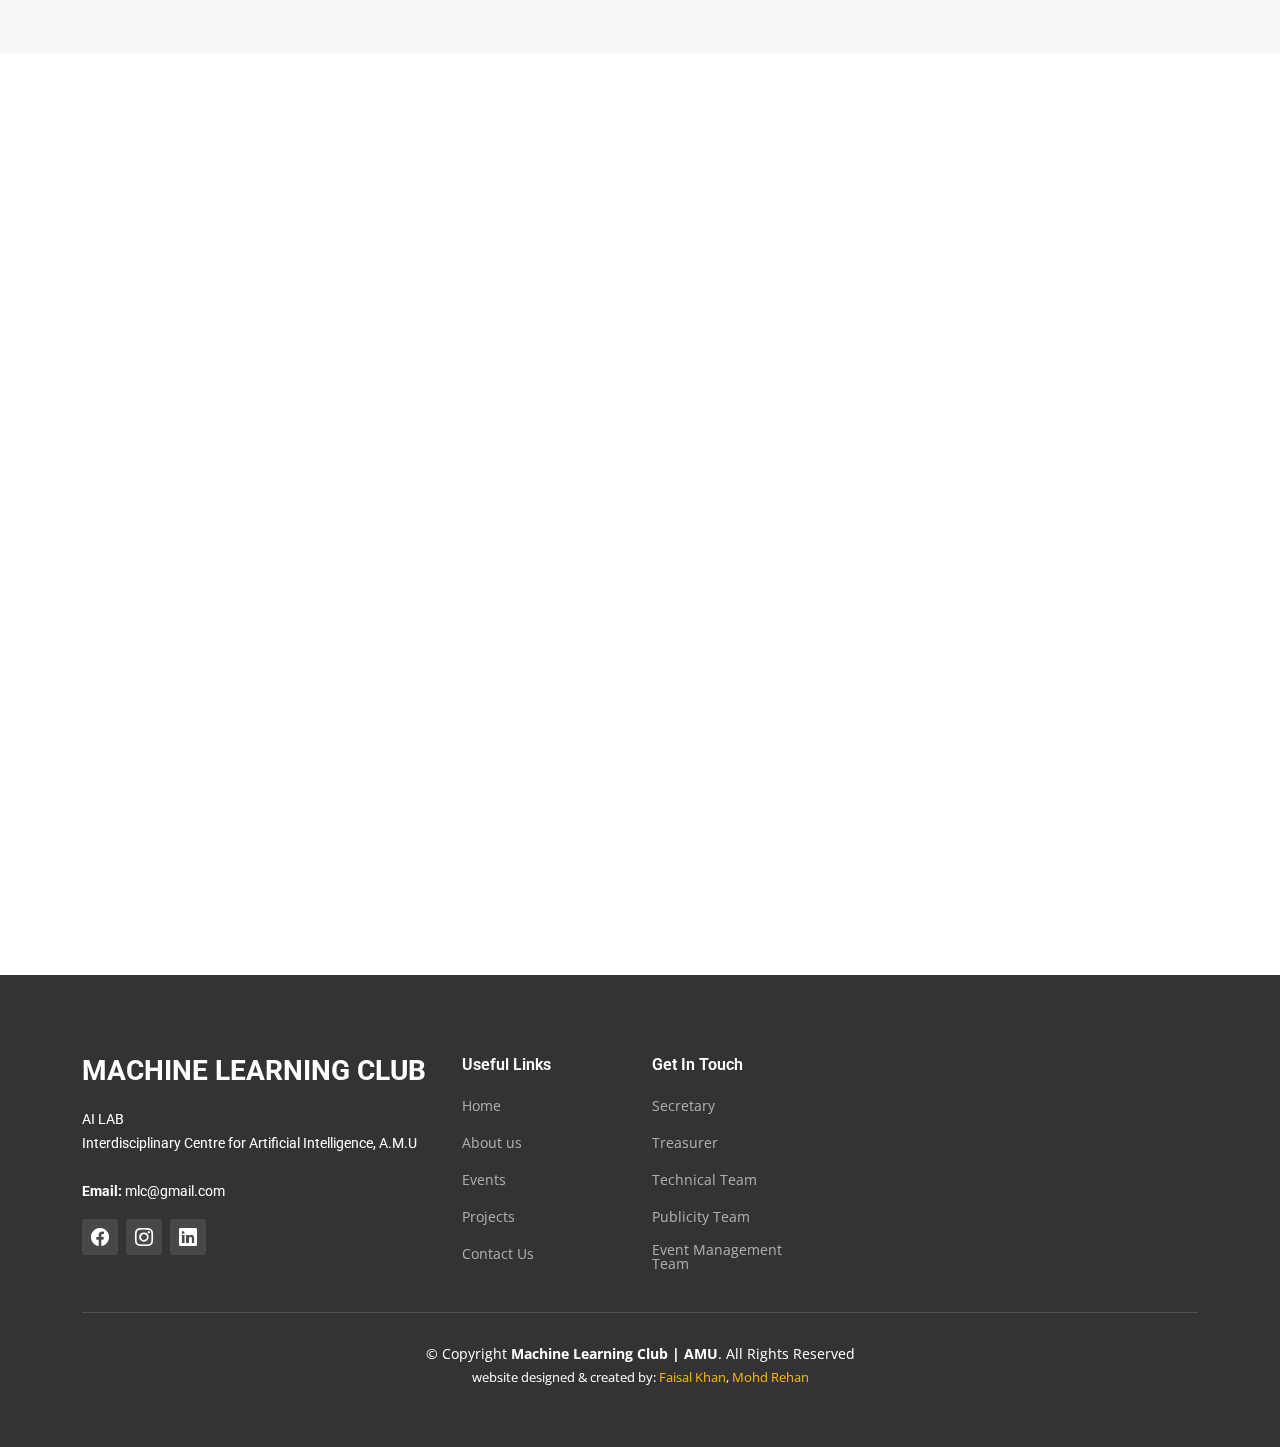
==== commit 0ba27e3b: "--version 1" ====
--- a/about.html
+++ b/about.html
@@ -9,11 +9,9 @@
   <meta content="" name="description">
   <meta content="" name="keywords">
 
-  <!-- Favicons -->
   <link href="assets/img/mlc-logo.jpeg" rel="icon">
   <link href="assets/img/apple-touch-icon.png" rel="apple-touch-icon"> 
 
-  <!-- Google Fonts -->
   <link rel="preconnect" href="https://fonts.googleapis.com">
   <link rel="preconnect" href="https://fonts.gstatic.com" crossorigin>
   <link
@@ -88,18 +86,21 @@
             <div class="our-story">
               <h4>Est 2022</h4>
               <h3>Our Mission</h3>
-              <p>The mission of the Aligarh Muslim University Machine Learning Club is to create a community of
-students and researchers who are passionate about solving real-world problems with the help of
-machine learning. The Machine Learning Club aims to:
-Facilitate the learning and development of machine learning skills through workshops, seminars, and
-projects.
-Encourage the members to apply their knowledge and expertise in machine learning to solve real-world
-problems that affect the university and the community.
-Provide a platform for students and researchers to collaborate and exchange ideas and knowledge in
-the field of machine learning.
-Promote the use of machine learning for social good and to contribute to the betterment of society.
-Engage with industry leaders and experts to learn about emerging trends and technologies in machine
-learning.</p>
+        <p>
+          
+              The mission of the Aligarh Muslim University Machine Learning Club is to create a community of
+              students and researchers who are passionate about solving real-world problems with the help of
+              machine learning. The Machine Learning Club aims to:
+              Facilitate the learning and development of machine learning skills through workshops, seminars, and
+              projects.
+              Encourage the members to apply their knowledge and expertise in machine learning to solve real-world
+              problems that affect the university and the community.
+              Provide a platform for students and researchers to collaborate and exchange ideas and knowledge in
+              the field of machine learning.
+              Promote the use of machine learning for social good and to contribute to the betterment of society.
+              Engage with industry leaders and experts to learn about emerging trends and technologies in machine
+              learning.
+      </p>
 
 
 
@@ -142,7 +143,7 @@
             <div class="stats-item d-flex align-items-center w-100 h-100">
               <i class="bi bi-emoji-smile color-blue flex-shrink-0"></i>
               <div>
-                <span data-purecounter-start="0" data-purecounter-end="232" data-purecounter-duration="1"
+                <span data-purecounter-start="0" data-purecounter-end="3" data-purecounter-duration="1"
                   class="purecounter"></span>
                 <p>Events</p>
               </div>
@@ -153,7 +154,7 @@
             <div class="stats-item d-flex align-items-center w-100 h-100">
               <i class="bi bi-journal-richtext color-orange flex-shrink-0"></i>
               <div>
-                <span data-purecounter-start="0" data-purecounter-end="521" data-purecounter-duration="1"
+                <span data-purecounter-start="0" data-purecounter-end="6" data-purecounter-duration="1"
                   class="purecounter"></span>
                 <p>Projects</p>
               </div>
@@ -164,7 +165,7 @@
             <div class="stats-item d-flex align-items-center w-100 h-100">
               <i class="bi bi-headset color-green flex-shrink-0"></i>
               <div>
-                <span data-purecounter-start="0" data-purecounter-end="1463" data-purecounter-duration="1"
+                <span data-purecounter-start="0" data-purecounter-end="48" data-purecounter-duration="1"
                   class="purecounter"></span>
                 <p>Members</p>
               </div>
@@ -175,7 +176,7 @@
             <div class="stats-item d-flex align-items-center w-100 h-100">
               <i class="bi bi-people color-pink flex-shrink-0"></i>
               <div>
-                <span data-purecounter-start="0" data-purecounter-end="15" data-purecounter-duration="1"
+                <span data-purecounter-start="0" data-purecounter-end="12" data-purecounter-duration="1"
                   class="purecounter"></span>
                 <p>Core Team Members</p>
               </div>
@@ -202,9 +203,9 @@
             <div class="member-img">
               <img src="assets/img/team/Shahzeb.png" class="img-fluid" alt="">
               <div class="social">
-                <a href="#"><i class="bi bi-twitter"></i></a>
+                <!-- <a href="#"><i class="bi bi-twitter"></i></a>
                 <a href="#"><i class="bi bi-facebook"></i></a>
-                <a href="#"><i class="bi bi-instagram"></i></a>
+                <a href="#"><i class="bi bi-instagram"></i></a> -->
                 <a href="https://www.linkedin.com/in/nawab-shahzeb-uddin-4a2277193/"><i class="bi bi-linkedin"></i></a>
               </div>
             </div>
@@ -218,9 +219,9 @@
             <div class="member-img">
               <img src="assets/img/team/Coming-Soon.jpg" class="img-fluid" alt="">
               <div class="social">
-                <a href="#"><i class="bi bi-twitter"></i></a>
+                <!-- <a href="#"><i class="bi bi-twitter"></i></a>
                 <a href="#"><i class="bi bi-facebook"></i></a>
-                <a href="#"><i class="bi bi-instagram"></i></a>
+                <a href="#"><i class="bi bi-instagram"></i></a> -->
                 <a href="#"><i class="bi bi-linkedin"></i></a>
               </div>
             </div>
@@ -234,9 +235,9 @@
             <div class="member-img">
               <img src="assets/img/team/Coming-Soon.jpg" class="img-fluid" alt="">
               <div class="social">
-                <a href="#"><i class="bi bi-twitter"></i></a>
+                <!-- <a href="#"><i class="bi bi-twitter"></i></a>
                 <a href="#"><i class="bi bi-facebook"></i></a>
-                <a href="#"><i class="bi bi-instagram"></i></a>
+                <a href="#"><i class="bi bi-instagram"></i></a> -->
                 <a href="#"><i class="bi bi-linkedin"></i></a>
               </div>
             </div>
@@ -250,9 +251,9 @@
             <div id = 'last-member' class="member-img">
               <img src="assets/img/team/Mohd Rehan.jpg" class="img-fluid" alt="">
               <div class="social">
-                <a href="#"><i class="bi bi-twitter"></i></a>
+                <!-- <a href="#"><i class="bi bi-twitter"></i></a>
                 <a href="#"><i class="bi bi-facebook"></i></a>
-                <a href="#"><i class="bi bi-instagram"></i></a>
+                <a href="#"><i class="bi bi-instagram"></i></a> -->
                 <a href="https://www.linkedin.com/in/mohd-rehan-3744b6194/"><i class="bi bi-linkedin"></i></a>
               </div>
             </div>
@@ -281,7 +282,7 @@
               <p>
                 AI LAB<br>
                 Interdisciplinary Centre for Artificial Intelligence, A.M.U<br><br>
-                <strong>Phone:</strong> +1 5589 55488 55<br>
+                <!-- <strong>Phone:</strong> +1 5589 55488 55<br> -->
                 <strong>Email:</strong> mlc@gmail.com<br>
               </p>
               <div class="social-links d-flex mt-3">
@@ -324,13 +325,12 @@
           &copy; Copyright <strong><span>Machine Learning Club | AMU</span></strong>. All Rights Reserved
         </div>
         <div class="credits">
-          WebSite Created By:
+          website designed & created by:
           <a href="https://github.com/FaisalKhan19">Faisal Khan</a>,
           <a href="https://github.com/Reyan-786">Mohd Rehan</a>
         </div>
       </div>
     </div>
-
   </footer>
   <!-- End Footer -->
 
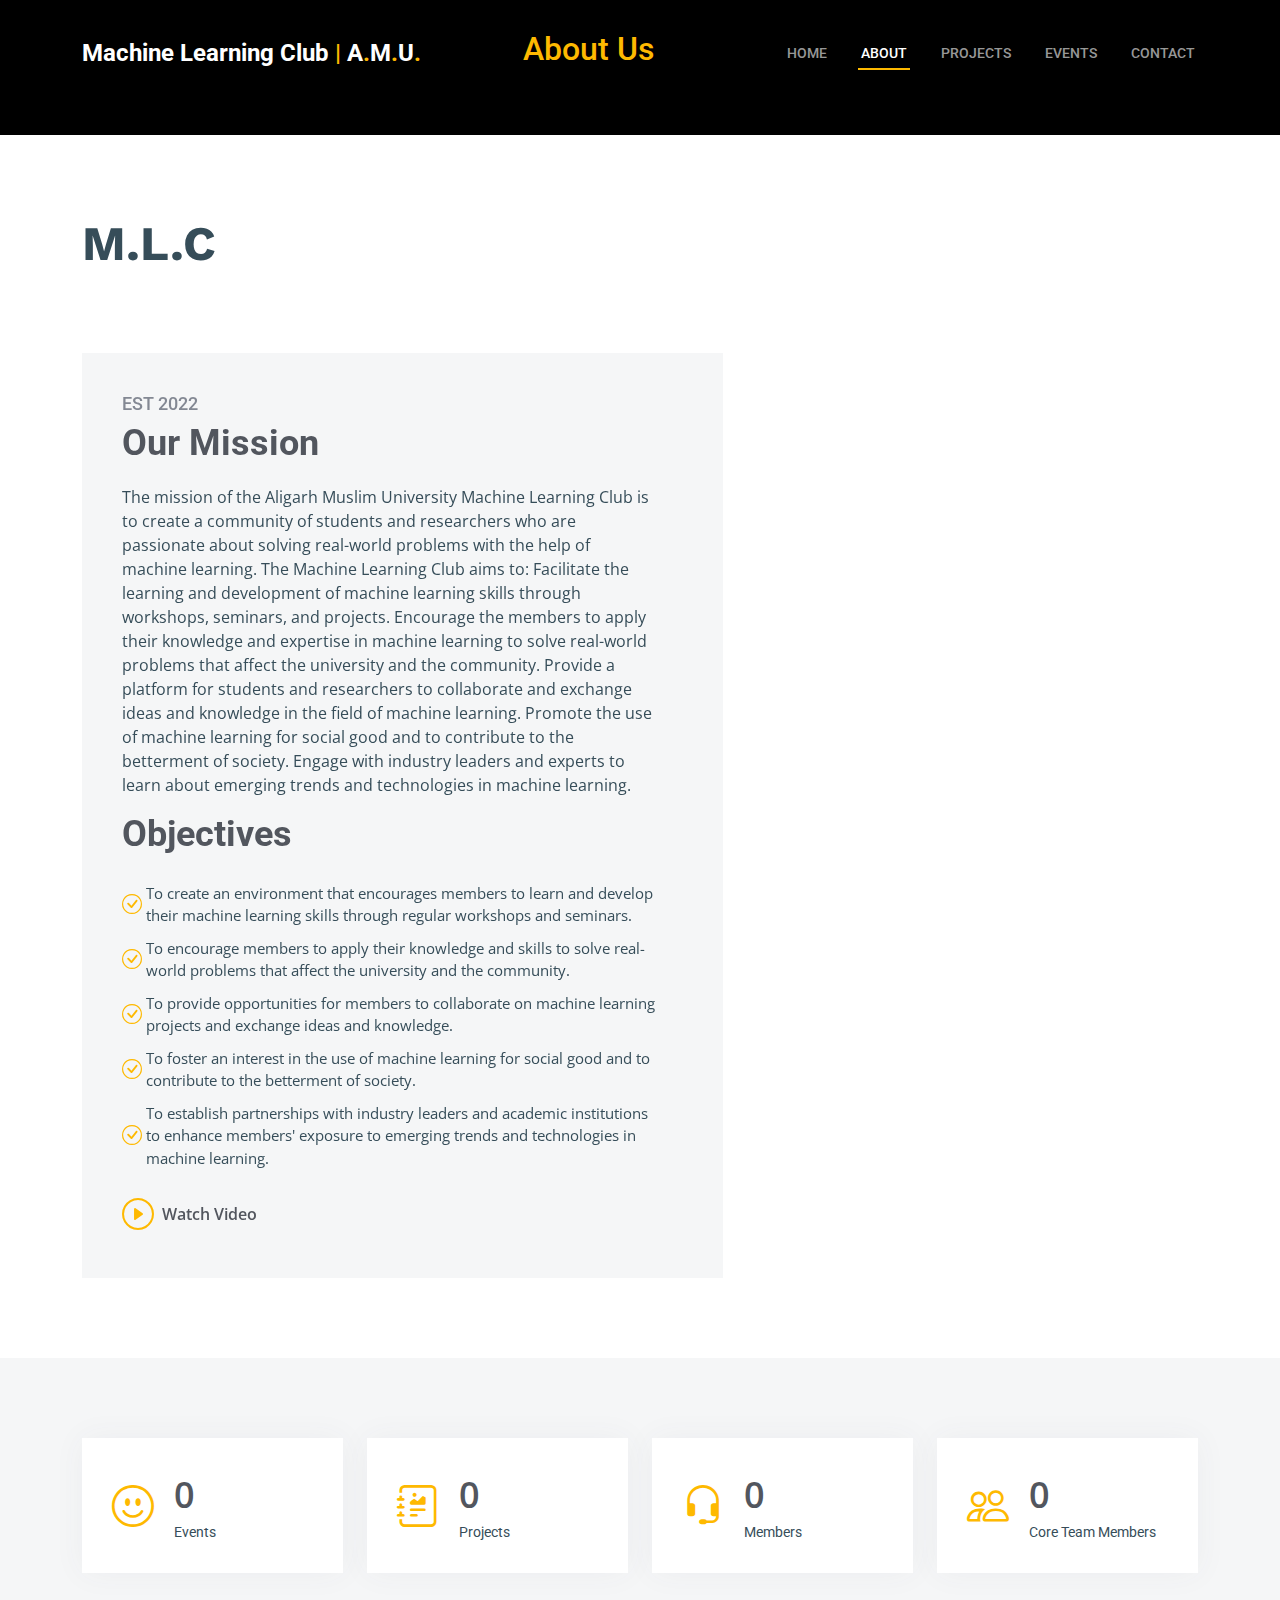
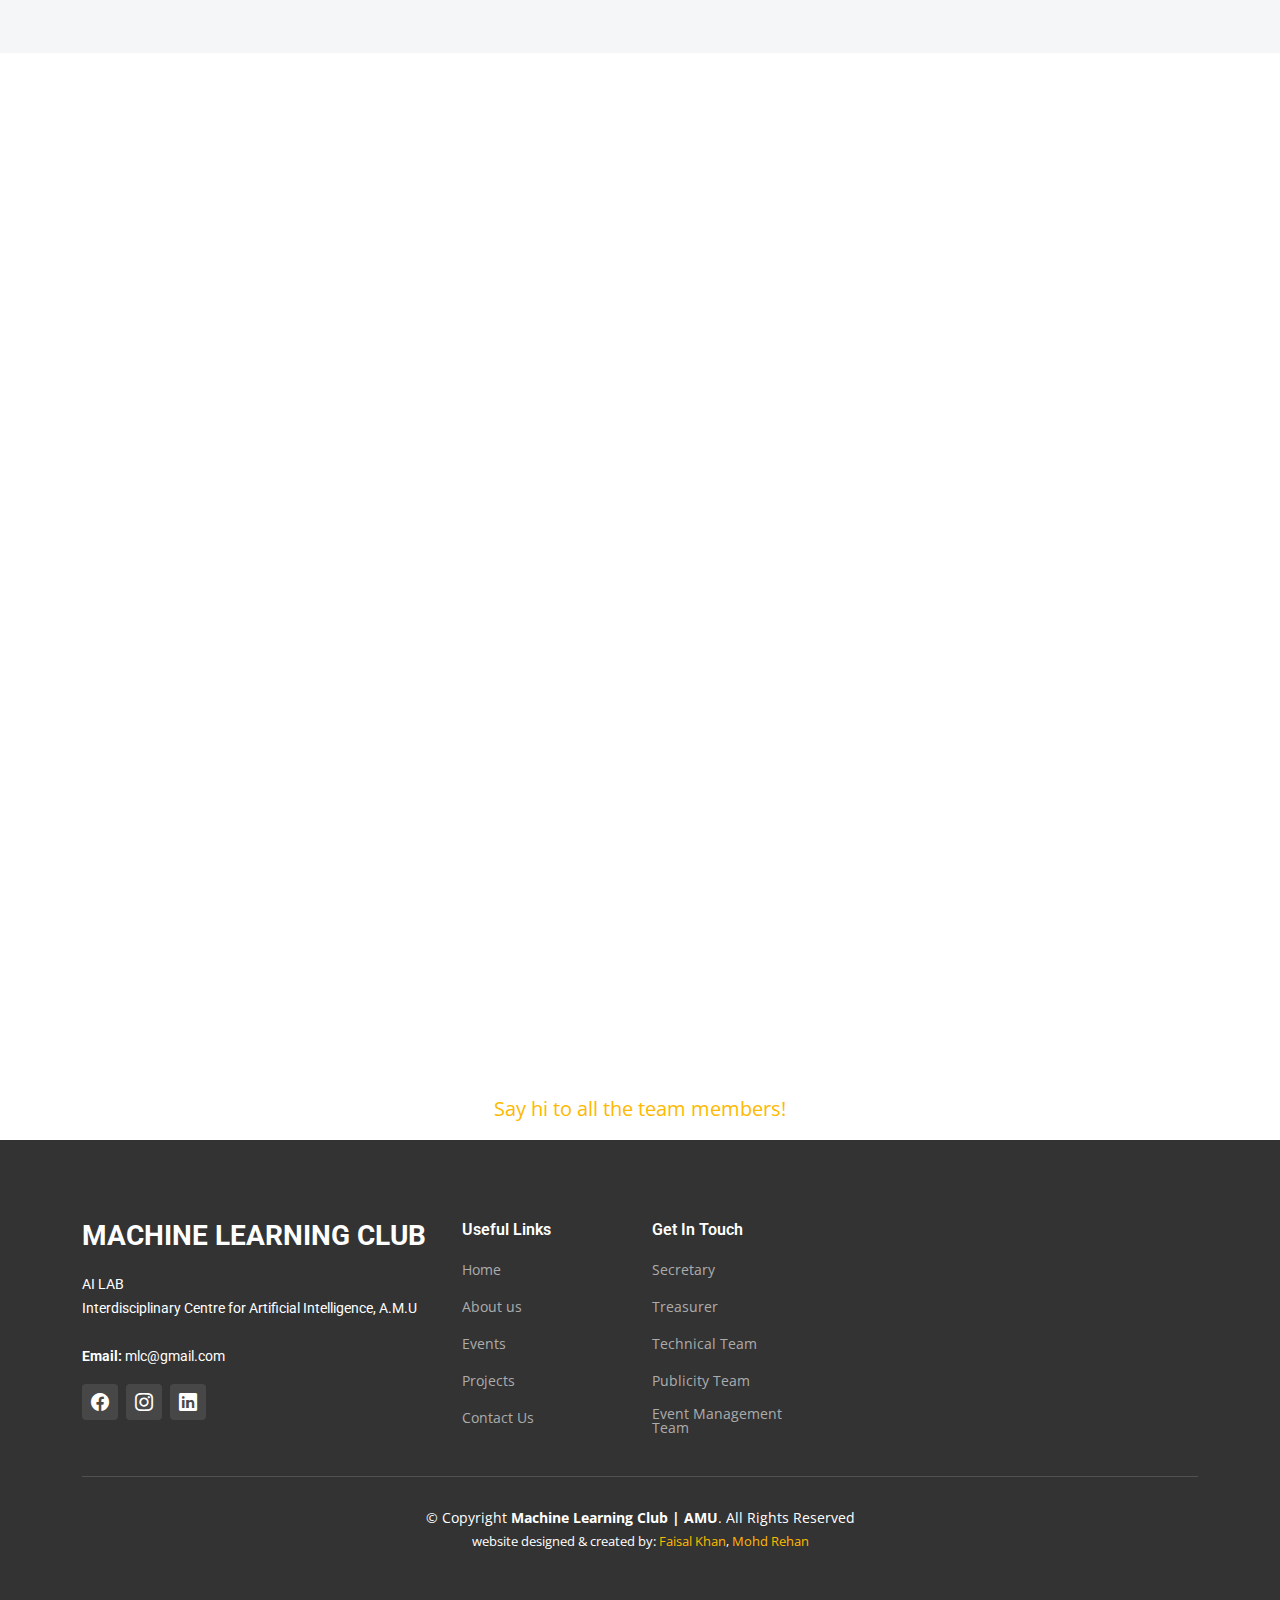
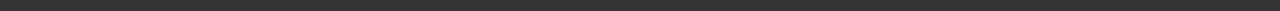
==== commit 186a9711: "updated team leads + some minor fixes" ====
--- a/about.html
+++ b/about.html
@@ -18,7 +18,7 @@
     href="https://fonts.googleapis.com/css2?family=Open+Sans:ital,wght@0,300;0,400;0,500;0,600;0,700;1,300;1,400;1,600;1,700&family=Roboto:ital,wght@0,300;0,400;0,500;0,600;0,700;1,300;1,400;1,500;1,600;1,700&family=Work+Sans:ital,wght@0,300;0,400;0,500;0,600;0,700;1,300;1,400;1,500;1,600;1,700&display=swap"
     rel="stylesheet">
 
-  <!-- Vendor CSS Files -->
+  
   <link href="assets/vendor/bootstrap/css/bootstrap.min.css" rel="stylesheet">
   <link href="assets/vendor/bootstrap-icons/bootstrap-icons.css" rel="stylesheet">
   <link href="assets/vendor/fontawesome-free/css/all.min.css" rel="stylesheet">
@@ -26,26 +26,20 @@
   <link href="assets/vendor/glightbox/css/glightbox.min.css" rel="stylesheet">
   <link href="assets/vendor/swiper/swiper-bundle.min.css" rel="stylesheet">
 
-  <!-- Template Main CSS File -->
+ 
   <link href="assets/css/main.css" rel="stylesheet">
 
-  <!-- =======================================================
-  * Template Name: UpConstruction - v1.3.0
-  * Template URL: https://bootstrapmade.com/upconstruction-bootstrap-construction-website-template/
-  * Author: BootstrapMade.com
-  * License: https://bootstrapmade.com/license/
-  ======================================================== -->
+ 
 </head>
 
 <body>
 
-  <!-- ======= Header ======= -->
+
   <header id="header" class="header d-flex align-items-center">
     <div class="container-fluid container-xl d-flex align-items-center justify-content-between">
 
       <a href="index.html" class="logo d-flex align-items-center">
-        <!-- Uncomment the line below if you also wish to use an image logo -->
-        <!-- <img src="assets/img/logo.png" alt=""> -->
+
         <h1>Machine Learning Club <span>|</span> A<span>.</span>M<span>.</span>U<span>.</span></h1>
       </a>
       <h2 class="page-name">About Us</h2>
@@ -56,24 +50,23 @@
           <li><a href="index.html">Home</a></li>
           <li><a href="about.html" class="active">About</a></li>
           <li><a href="projects.html">Projects</a></li>
-<!--          <li><a href="blog.html">Blog</a></li>-->
           <li><a href="Events.html">Events</a></li>
           <li><a href="contact.html">Contact</a></li>
         </ul>
-      </nav><!-- .navbar -->
+      </nav>
 
     </div>
-  </header><!-- End Header -->
+  </header>
 
   <main id="main">
 
-<!--    &lt;!&ndash; ======= Breadcrumbs ======= &ndash;&gt;-->
+
     <div class="breadcrumbs d-flex align-items-center">
       <div class="container position-relative d-flex flex-column align-items-center" data-aos="fade">
       </div>
     </div><!-- End Breadcrumbs -->
 
-    <!-- ======= About Section ======= -->
+    
     <section id="about" class="about">
       <div class="container" data-aos="fade-up">
 
@@ -131,9 +124,9 @@
 
       </div>
     </section>
-    <!-- End About Section -->
-
-    <!-- ======= Stats Counter Section ======= -->
+    
+
+    
     <section id="stats-counter" class="stats-counter section-bg">
       <div class="container">
 
@@ -148,7 +141,7 @@
                 <p>Events</p>
               </div>
             </div>
-          </div><!-- End Stats Item -->
+          </div>
 
           <div class="col-lg-3 col-md-6">
             <div class="stats-item d-flex align-items-center w-100 h-100">
@@ -159,7 +152,7 @@
                 <p>Projects</p>
               </div>
             </div>
-          </div><!-- End Stats Item -->
+          </div>
 
           <div class="col-lg-3 col-md-6">
             <div class="stats-item d-flex align-items-center w-100 h-100">
@@ -170,7 +163,7 @@
                 <p>Members</p>
               </div>
             </div>
-          </div><!-- End Stats Item -->
+          </div>
 
           <div class="col-lg-3 col-md-6">
             <div class="stats-item d-flex align-items-center w-100 h-100">
@@ -181,27 +174,26 @@
                 <p>Core Team Members</p>
               </div>
             </div>
-          </div><!-- End Stats Item -->
-
-        </div>
-
-      </div>
-    </section><!-- End Stats Counter Section -->
-
-    <!-- ======= Our Team Section ======= -->
+          </div>
+
+        </div>
+
+      </div>
+    </section>
+
     <section id="team" class="team">
       <div class="container" data-aos="fade-up">
 
         <div class="section-header">
           <h2>Our Team</h2>
-          <p>Say hi to the team !</p>
+          <p>Say hi to the Leads !</p>
         </div>
 
         <div class="row gy-5">
 
           <div class="col-lg-4 col-md-6 member" data-aos="fade-up" data-aos-delay="100">
             <div class="member-img">
-              <img src="assets/img/team/Shahzeb.png" class="img-fluid" alt="">
+              <img src="assets/img/team/Shahzeb.png" class="img-fluid" alt="" height = "256.01" width = "256.01">
               <div class="social">
                 <!-- <a href="#"><i class="bi bi-twitter"></i></a>
                 <a href="#"><i class="bi bi-facebook"></i></a>
@@ -217,28 +209,28 @@
 
           <div class="col-lg-4 col-md-6 member" data-aos="fade-up" data-aos-delay="200">
             <div class="member-img">
-              <img src="assets/img/team/Coming-Soon.jpg" class="img-fluid" alt="">
-              <div class="social">
-                <!-- <a href="#"><i class="bi bi-twitter"></i></a>
-                <a href="#"><i class="bi bi-facebook"></i></a>
-                <a href="#"><i class="bi bi-instagram"></i></a> -->
-                <a href="#"><i class="bi bi-linkedin"></i></a>
-              </div>
-            </div>
-            <div class="member-info text-center">
-              <h4>TBD</h4>
+              <img src="assets/img/team/MohdYousuf.jpg" class="img-fluid" alt="" height = "256.01" width = "256.01">
+              <div class="social">
+                <!-- <a href="#"><i class="bi bi-twitter"></i></a>
+                <a href="#"><i class="bi bi-facebook"></i></a>
+                <a href="#"><i class="bi bi-instagram"></i></a> -->
+                <a href="https://www.linkedin.com/in/mohd-yusuf46/"><i class="bi bi-linkedin"></i></a>
+              </div>
+            </div>
+            <div class="member-info text-center">
+              <h4>Mohd Yusuf</h4>
               <span>Treasurer</span>
             </div>
-          </div><!-- End Team Member -->
+          </div>
 
           <div class="col-lg-4 col-md-6 member" data-aos="fade-up" data-aos-delay="300">
             <div class="member-img">
-              <img src="assets/img/team/Coming-Soon.jpg" class="img-fluid" alt="">
-              <div class="social">
-                <!-- <a href="#"><i class="bi bi-twitter"></i></a>
-                <a href="#"><i class="bi bi-facebook"></i></a>
-                <a href="#"><i class="bi bi-instagram"></i></a> -->
-                <a href="#"><i class="bi bi-linkedin"></i></a>
+              <img src="assets/img/team/WaqarUlHasan.jpeg" class="img-fluid" alt="" height = "256.01" width = "256.01">
+              <div class="social">
+                <!-- <a href="#"><i class="bi bi-twitter"></i></a>
+                <a href="#"><i class="bi bi-facebook"></i></a>
+                <a href="#"><i class="bi bi-instagram"></i></a> -->
+                <a href="https://www.linkedin.com/in/waqarul-hasan-3851621b7/"><i class="bi bi-linkedin"></i></a>
               </div>
             </div>
             <div class="member-info text-center">
@@ -247,13 +239,43 @@
             </div>
           </div>
 
-          <div id = 'last' class="col-lg-4 col-md-6 member" data-aos="fade-up" data-aos-delay="400" >
-            <div id = 'last-member' class="member-img">
-              <img src="assets/img/team/Mohd Rehan.jpg" class="img-fluid" alt="">
-              <div class="social">
-                <!-- <a href="#"><i class="bi bi-twitter"></i></a>
-                <a href="#"><i class="bi bi-facebook"></i></a>
-                <a href="#"><i class="bi bi-instagram"></i></a> -->
+          <div class="col-lg-4 col-md-6 member" data-aos="fade-up" data-aos-delay="300">
+            <div class="member-img">
+              <img src="assets/img/team/UmarTahir.jpeg" class="img-fluid" alt="" height = "256.01" width = "256.01">
+              <div class="social">
+                <!-- <a href="#"><i class="bi bi-twitter"></i></a>
+                <a href="#"><i class="bi bi-facebook"></i></a>
+                <a href="#"><i class="bi bi-instagram"></i></a> -->
+                <a href="https://www.linkedin.com/in/umar-tahir-kidwai/"><i class="bi bi-linkedin"></i></a>
+              </div>
+            </div>
+            <div class="member-info text-center">
+              <h4>Umar Tahir Kidwai</h4>
+              <span>Deputy Technical Head</span>
+            </div>
+          </div>
+
+          <div class="col-lg-4 col-md-6 member" data-aos="fade-up" data-aos-delay="300">
+            <div class="member-img">
+              <img src="assets/img/team/YahyaFarooq.jpg" class="img-fluid" alt="" height = "256.01" width = "256.01">
+              <div class="social">
+                <!-- <a href="#"><i class="bi bi-twitter"></i></a>
+                <a href="#"><i class="bi bi-facebook"></i></a>
+                <a href="#"><i class="bi bi-instagram"></i></a> -->
+                <a href="https://www.linkedin.com/in/yahya-farooq-01a757221/"><i class="bi bi-linkedin"></i></a>
+              </div>
+            </div>
+            <div class="member-info text-center">
+              <h4>Yahya Farooq</h4>
+              <span>Publicity Head</span>
+            </div>
+          </div>
+
+
+          <div  class="col-lg-4 col-md-6 member" data-aos="fade-up" data-aos-delay="400" >
+            <div  class="member-img">
+              <img src="assets/img/team/Mohd Rehan.jpg" class="img-fluid" alt="" height = "256.01" width = "256.01">
+              <div class="social">
                 <a href="https://www.linkedin.com/in/mohd-rehan-3744b6194/"><i class="bi bi-linkedin"></i></a>
               </div>
             </div>
@@ -263,13 +285,13 @@
             </div>
           </div>
         </div>
-
       </div>
     </section>
-
-  </main><!-- End #main -->
-
-  <!-- ======= Footer ======= -->
+    
+    <p  id = 'allTeamMembers' class = 'allMembersLink' ><a href = 'AllTeamMembers.html'>Say hi to all the team members!</a></p>
+  </main>
+
+  
   <footer id="footer" class="footer">
 
     <div class="footer-content position-relative">
@@ -282,7 +304,6 @@
               <p>
                 AI LAB<br>
                 Interdisciplinary Centre for Artificial Intelligence, A.M.U<br><br>
-                <!-- <strong>Phone:</strong> +1 5589 55488 55<br> -->
                 <strong>Email:</strong> mlc@gmail.com<br>
               </p>
               <div class="social-links d-flex mt-3">
@@ -291,7 +312,7 @@
                 <a href="https://www.linkedin.com/company/amumlclub/mycompany/" class="d-flex align-items-center justify-content-center"><i class="bi bi-linkedin"></i></a>
               </div>
             </div>
-          </div><!-- End footer info column-->
+          </div>
 
           <div class="col-lg-2 col-md-3 footer-links">
             <h4>Useful Links</h4>
@@ -302,7 +323,7 @@
               <li><a href="projects.html">Projects</a></li>
               <li><a href="contact.html">Contact Us</a></li>
             </ul>
-          </div><!-- End footer links column-->
+          </div>
 
           <div class="col-lg-2 col-md-3 footer-links">
             <h4>Get In Touch</h4>
@@ -313,7 +334,7 @@
               <li><a href="#example/email">Publicity Team</a></li>
               <li><a href="#example/email">Event Management Team</a></li>
             </ul>
-          </div><!-- End footer links column-->
+          </div>
 
         </div>
       </div>
@@ -332,14 +353,14 @@
       </div>
     </div>
   </footer>
-  <!-- End Footer -->
+  
 
   <a href="#" class="scroll-top d-flex align-items-center justify-content-center"><i
       class="bi bi-arrow-up-short"></i></a>
 
   <div id="preloader"></div>
 
-  <!-- Vendor JS Files -->
+  
   <script src="assets/vendor/bootstrap/js/bootstrap.bundle.min.js"></script>
   <script src="assets/vendor/aos/aos.js"></script>
   <script src="assets/vendor/glightbox/js/glightbox.min.js"></script>
@@ -348,7 +369,7 @@
   <script src="assets/vendor/purecounter/purecounter_vanilla.js"></script>
   <script src="assets/vendor/php-email-form/validate.js"></script>
 
-  <!-- Template Main JS File -->
+  
   <script src="assets/js/main.js"></script>
 
 </body>
--- a/assets/css/main.css
+++ b/assets/css/main.css
@@ -16,9 +16,7 @@
   scroll-behavior: smooth;
 }
 
-/*--------------------------------------------------------------
-# General
---------------------------------------------------------------*/
+/* General */
 body {
   font-family: var(--font-default);
   color: var(--color-default);
@@ -48,9 +46,7 @@
   color: #feb900;
 }
 
-/*--------------------------------------------------------------
-# Sections & Section Header
---------------------------------------------------------------*/
+/* Section and Section Headers */
 section {
   padding: 80px 0;
   overflow: hidden;
@@ -99,9 +95,7 @@
   }
 }
 
-/*--------------------------------------------------------------
-# Breadcrumbs
---------------------------------------------------------------*/
+/* breadcrumbs */
 .breadcrumbs {
   padding: 6px 0 6px 0;
   min-height: 15vh;
@@ -232,7 +226,7 @@
 }
 
 /*--------------------------------------------------------------
-# Disable aos animation delay on mobile devices
+# Disable  animation delay on mobile devices
 --------------------------------------------------------------*/
 @media screen and (max-width: 768px) {
   [data-aos-delay] {
@@ -240,9 +234,7 @@
   }
 }
 
-/*--------------------------------------------------------------
-# Header
---------------------------------------------------------------*/
+/* Headers */
 .header {
   z-index: 997;
   position: absolute;
@@ -269,9 +261,7 @@
   color: var(--color-primary);
 }
 
-/*--------------------------------------------------------------
-# Desktop Navigation
---------------------------------------------------------------*/
+/* Desktop Navigation */
 @media (min-width: 1280px) {
   .navbar {
     padding: 0;
@@ -679,10 +669,10 @@
   }
 }
 
-/*--------------------------------------------------------------
+/* /* --------------------------------------------------------------
 # Constructions Section
 --------------------------------------------------------------*/
-.constructions .card-item {
+/* .constructions .card-item {
   border: 1px solid rgba(82, 86, 94, 0.2);
   background: #fff;
   position: relative;
@@ -710,7 +700,7 @@
 .constructions .card-item p {
   color: var(--color-secondary);
   margin: 0;
-}
+} */ */
 
 /*--------------------------------------------------------------
 # Services Section
@@ -1314,6 +1304,8 @@
   border-radius: 50%;
   overflow: hidden;
   position: relative;
+  height : 256px;
+  width : 256px;
 }
 
 @media (max-width: 1024px) {
@@ -2678,4 +2670,64 @@
 
 .footer .footer-legal .credits a {
   color: var(--color-primary);
-}+}
+
+
+/* All team Members Page */
+
+.allMembersLink { 
+  display : flex;
+  justify-content: center;
+  text-align: center;
+  color: #feb900;
+  font-size: 20px;
+}
+
+.allMembersLink:hover {
+  color: black;
+  font-size: 30px;
+
+}
+
+a {
+  color: #feb900; 
+  text-decoration: none; /* Remove underlines by default (optional) */
+}
+
+/* Link styles on hover */
+a:hover {
+  color: black; /* Change the link color when hovered */
+}
+.btn-AAA {
+  background-color: #FFD700;
+  color: black; /* Set the font color to black */
+  font-family: "Helvetica Neue", Arial, sans-serif; /* Use a sans-serif typeface */
+  border: none;
+  padding: 10px 20px;
+  border-radius: 40px;
+  cursor: pointer;
+  font-weight: 600;
+}
+.btn-AAA:hover {
+  background-color: #FFEEAD;
+  color:black;
+}
+
+.image-container {
+  display: flex;
+  justify-content: center;
+  align-items: center;
+
+}
+
+.heading-dev-page {
+  align-items: center;
+  text-align: center; 
+}
+
+.under-dev-page-buttons {
+  display: flex;
+  justify-content: center;
+  align-items: center;
+  text-align: center;
+}
